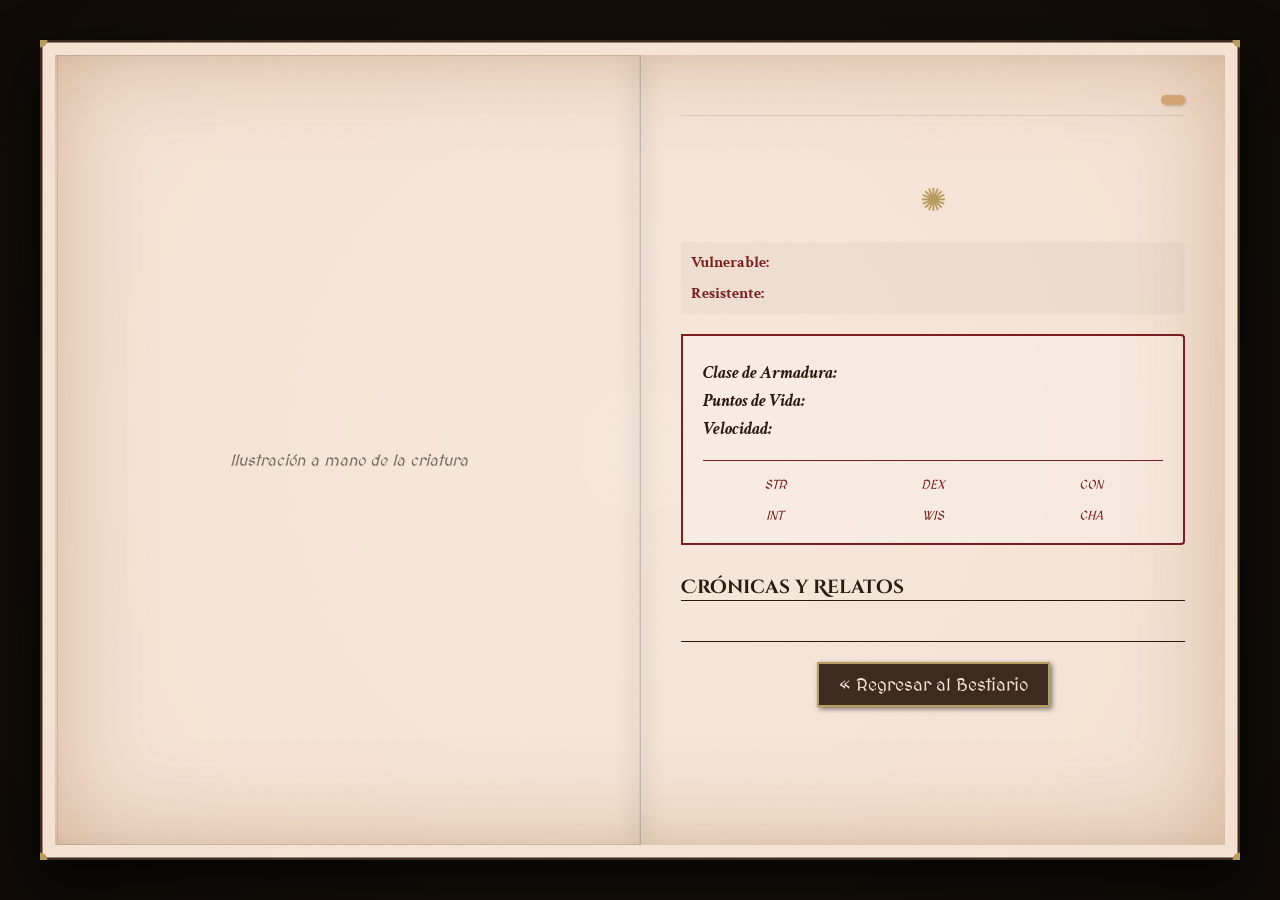
==== criatura.html @ f17aa335 "+Criaturas" ====
<!DOCTYPE html>
<html lang="es">

<head>
    <meta charset="UTF-8">
    <meta name="viewport" content="width=device-width, initial-scale=1.0">
    <meta name="description" content="Detalles y relatos antiguos sobre las criaturas del Bestiario Arcano.">
    <title>Crónicas del Bestiario</title>
    <link rel="icon" type="image/png" href="css/img/icon/Fogata.png">
    <link rel="preconnect" href="https://fonts.googleapis.com">
    <link rel="preconnect" href="https://fonts.gstatic.com" crossorigin>
    <link
        href="https://fonts.googleapis.com/css2?family=Cinzel+Decorative:wght@400;700&family=Crimson+Text:ital,wght@0,400;0,700;1,400&family=MedievalSharp&display=swap"
        rel="stylesheet">
    <link rel="stylesheet" href="css/styles.css">
</head>

<body class="entry">

    <div class="nav-links">
        <a href="index.html" class="back-link">← Volver al Bestiario</a>
    </div>

    <div class="book-open">
        <div class="page page-left">
            <!-- La ilustración se movió al content-wrapper para mejor soporte móvil -->
        </div>

        <div class="page page-right">
            <div class="content-wrapper">
                <div class="meta-header">
                    <div class="danger-level" id="danger-level"></div>
                    <div class="habitat-badge" id="habitat-badge"></div>
                </div>

                <h2 class="name" id="name"></h2>
                <div class="type-container">
                    <span class="categoria-badge" id="categoria"></span>
                    <span class="type" id="type"></span>
                </div>

                <div class="ornament">✺</div>

                <div class="illustration-container">
                    <img id="img" class="monster-img">
                    <div class="caption">Ilustración a mano de la criatura</div>
                    <!-- Novedad: Sello del Vacío -->
                    <div id="cursed-seal" class="seal-hidden"></div>
                </div>

                <div class="resistances-section" id="resistances-section">
                    <div class="resist-item debil"><b>Vulnerable:</b> <span id="vulnerable"></span></div>
                    <div class="resist-item resistente"><b>Resistente:</b> <span id="resistente"></span></div>
                </div>

                <div class="stat-box">
                    <p><b>Clase de Armadura:</b> <span id="ac"></span></p>
                    <p><b>Puntos de Vida:</b> <span id="hp"></span></p>
                    <p><b>Velocidad:</b> <span id="speed"></span></p>

                    <div class="stats-grid">
                        <div class="stat-item"><span class="label">STR</span> <b id="str"></b></div>
                        <div class="stat-item"><span class="label">DEX</span> <b id="dex"></b></div>
                        <div class="stat-item"><span class="label">CON</span> <b id="con"></b></div>
                        <div class="stat-item"><span class="label">INT</span> <b id="int"></b></div>
                        <div class="stat-item"><span class="label">WIS</span> <b id="wis"></b></div>
                        <div class="stat-item"><span class="label">CHA</span> <b id="cha"></b></div>
                    </div>
                </div>

                <!-- Nuevo Campo de Habilidad -->
                <div id="skill-section" class="skill-box" style="display:none;">
                    <h3 id="skill-title"></h3>
                    <p id="skill-text"></p>
                </div>

                <!-- Nueva Nota de Lore -->
                <div class="lore-box">
                    <h3>Crónicas y Relatos</h3>
                    <p id="lore"></p>
                </div>

                <!-- Nueva Nota de Supervivencia -->
                <div id="survival-box" class="survival-note" style="display:none;">
                    <h4>⚜ Guía de Combate ⚜</h4>
                    <p id="survival-text"></p>
                </div>

                <div class="footer-nav">
                    <button onclick="location.href='index.html'" class="filter-btn">« Regresar al Bestiario</button>
                </div>
            </div>
        </div>
    </div>

    <script src="js/app.js"></script>
</body>

</html>
---- css/styles.css ----
:root {
    --parchment-base: #f4e1d2;
    --parchment-dark: #d4a373;
    --ink: #2b1b0f;
    --accent: #7a1f1f;
    --gold: #b89b5e;
    --border-color: #3d2b1f;
}

* {
    box-sizing: border-box;
}

body {
    margin: 0;
    min-height: 100vh;
    background-color: #1a120b;
    /* Deep dark background like a library */
    background-image:
        radial-gradient(circle at center, rgba(0, 0, 0, 0) 0%, rgba(0, 0, 0, 0.4) 100%),
        url('https://www.transparenttextures.com/patterns/dark-leather.png');
    font-family: 'Crimson Text', serif;
    color: var(--ink);
    display: flex;
    justify-content: center;
    padding: 40px 20px;
    scroll-behavior: smooth;
}

/* COMMON PARCHMENT STYLE */
.book-cover,
.book-open {
    background-color: var(--parchment-base);
    background-image:
        radial-gradient(circle at 50% 50%, rgba(255, 255, 255, 0.2) 0%, rgba(0, 0, 0, 0) 100%),
        url('https://www.transparenttextures.com/patterns/paper-fibers.png');
    box-shadow:
        0 20px 50px rgba(0, 0, 0, 0.8),
        inset 0 0 100px rgba(138, 77, 15, 0.3);
    border: 15px solid #2b1b0f;
    border-image: url('data:image/svg+xml;utf8,<svg xmlns="http://www.w3.org/2000/svg" width="100" height="100"><rect width="100" height="100" fill="none" stroke-width="10" stroke="%233d2b1f" /><circle cx="0" cy="0" r="15" fill="%23b89b5e" /><circle cx="100" cy="0" r="15" fill="%23b89b5e" /><circle cx="0" cy="100" r="15" fill="%23b89b5e" /><circle cx="100" cy="100" r="15" fill="%23b89b5e" /></svg>') 30 stretch;
    position: relative;
}

/* INDEX PAGE */
.book-cover {
    max-width: 900px;
    width: 100%;
    padding: 60px;
    min-height: 80vh;
}

header {
    text-align: center;
    margin-bottom: 50px;
    border-bottom: 2px double var(--ink);
    padding-bottom: 20px;
}

#main-title {
    font-family: 'Cinzel Decorative', cursive;
    font-size: 4rem;
    margin: 0;
    color: var(--accent);
    text-shadow: 2px 2px 0 rgba(0, 0, 0, 0.1);
}

.subtitle,
.filter-btn,
.back-link,
.caption,
.danger-level,
.categoria-badge,
.type,
.stat-item .label,
.skill-box h3,
.survival-note h4 {
    font-family: 'MedievalSharp', cursive;
}

.subtitle {
    font-size: 1.2rem;
    letter-spacing: 3px;
    text-transform: uppercase;
    opacity: 0.8;
}

.filter-nav {
    display: flex;
    justify-content: center;
    gap: 15px;
    margin: 20px 0;
}

.filter-btn {
    background: var(--border-color);
    color: var(--parchment-base);
    border: 2px solid var(--gold);
    padding: 10px 20px;
    cursor: pointer;
    transition: all 0.3s;
    font-size: 1.1rem;
    box-shadow: 2px 2px 5px rgba(0, 0, 0, 0.5);
}

.filter-btn:hover {
    background: var(--accent);
    color: white;
}

.filter-btn.active {
    background: var(--accent);
    box-shadow: inset 0 0 10px rgba(0, 0, 0, 0.5);
    transform: translateY(2px);
    border-color: #ff0000;
}

/* BOSS MODE OVERRIDES */
body.boss-mode {
    background-color: #0c0000;
    --parchment-base: #2e0a0a;
    --parchment-dark: #1a0505;
    --ink: #cfcfcf;
    --accent: #ff0000;
    --gold: #7a1f1f;
    --border-color: #000000;
    transition: all 1s ease;
}

body.boss-mode .back-link {
    color: #cfcfcf;
}

body.boss-mode .filter-btn {
    color: #cfcfcf;
    /* Use a light grey for inactive buttons in boss mode */
}

body.boss-mode .book-cover,
body.boss-mode .book-open {
    background-image:
        radial-gradient(circle at 50% 50%, rgba(0, 0, 0, 0.4) 0%, rgba(0, 0, 0, 0) 100%),
        url('https://www.transparenttextures.com/patterns/dark-matter.png');
    box-shadow:
        0 30px 60px rgba(0, 0, 0, 1),
        inset 0 0 150px rgba(255, 0, 0, 0.2);
    border-color: #000;
}

body.boss-mode h3,
body.boss-mode .name {
    text-shadow: 0 0 15px rgba(255, 0, 0, 0.8);
}

.boss-card {
    border: 3px solid var(--accent) !important;
    animation: pulsar 2s infinite;
}

@keyframes pulsar {
    0% {
        box-shadow: 0 0 10px rgba(255, 0, 0, 0.5);
    }

    50% {
        box-shadow: 0 0 30px rgba(255, 0, 0, 1);
    }

    100% {
        box-shadow: 0 0 10px rgba(255, 0, 0, 0.5);
    }
}

.grid {
    display: grid;
    grid-template-columns: repeat(auto-fill, minmax(250px, 1fr));
    gap: 30px;
}

.card {
    padding: 20px;
    border: 1px solid rgba(0, 0, 0, 0.1);
    background: rgba(255, 255, 255, 0.05);
    cursor: pointer;
    transition: all 0.3s ease;
    text-align: center;
    position: relative;
    overflow: hidden;
}

.card::before {
    content: "❧";
    display: block;
    font-size: 2rem;
    margin-bottom: 10px;
    color: var(--gold);
}

.card:hover {
    background: rgba(122, 31, 31, 0.05);
    transform: translateY(-5px);
    border-color: var(--accent);
}

.card h3 {
    font-family: 'Cinzel Decorative', cursive;
    margin: 0;
    font-size: 1.5rem;
}

/* CREATURE PAGE */
.book-open {
    display: flex;
    max-width: 1200px;
    width: 100%;
    min-height: 80vh;
}

.page {
    flex: 1;
    padding: 40px;
    position: relative;
}

.page-left {
    border-right: 2px solid rgba(0, 0, 0, 0.1);
    box-shadow: inset -10px 0 20px rgba(0, 0, 0, 0.05);
}

.page-right {
    box-shadow: inset 10px 0 20px rgba(0, 0, 0, 0.05);
}

.nav-links {
    position: absolute;
    top: -50px;
    left: 0;
}

.back-link {
    color: var(--parchment-base);
    text-decoration: none;
    font-size: 1.2rem;
    transition: color 0.3s;
}

.back-link:hover {
    color: var(--gold);
}

.illustration-container {
    display: flex;
    flex-direction: column;
    align-items: center;
    justify-content: center;
    border: 1px solid rgba(0, 0, 0, 0.1);
    padding: 20px;
}

.monster-img {
    max-width: 100%;
    max-height: 400px;
    /* filter: sepia(0.8) contrast(1.1) brightness(0.9); */
    border-radius: 2px;
    box-shadow: 0 5px 15px rgba(0, 0, 0, 0.3);
    /* mix-blend-mode: multiply; */
    /* Makes white background of images blend with parchment */
}

body.boss-mode .monster-img {
    filter: none;
    mix-blend-mode: normal;
    box-shadow: 0 0 20px rgba(255, 0, 0, 0.4);
}

/* NOVEDAD: Sello del Vacío */
.seal-hidden {
    display: none;
}

.void-seal {
    width: 100px;
    height: 100px;
    position: absolute;
    bottom: -30px;
    right: -30px;
    background: url('data:image/svg+xml;utf8,<svg xmlns="http://www.w3.org/2000/svg" viewBox="0 0 100 100"><path d="M50 5 L95 95 L5 95 Z" fill="none" stroke="red" stroke-width="2" opacity="0.6"/><circle cx="50" cy="65" r="15" fill="none" stroke="red" stroke-width="1"/><path d="M20 40 L80 40 M50 20 L50 80" stroke="red" stroke-width="1" opacity="0.4"/></svg>');
    background-size: cover;
    opacity: 0.8;
    filter: drop-shadow(0 0 10px red);
    animation: rotateSeal 20s linear infinite;
    pointer-events: none;
    z-index: 10;
}

@keyframes rotateSeal {
    from {
        transform: rotate(0deg);
    }

    to {
        transform: rotate(360deg);
    }
}

.caption {
    margin-top: 20px;
    font-style: italic;
    opacity: 0.6;
}

.name {
    font-family: 'Cinzel Decorative', cursive;
    font-size: 3rem;
    color: var(--accent);
    margin: 0;
    text-align: center;
}

.meta-header {
    display: flex;
    justify-content: space-between;
    align-items: center;
    margin-bottom: 20px;
    border-bottom: 1px solid rgba(0, 0, 0, 0.1);
    padding-bottom: 10px;
}

.danger-level {
    color: var(--accent);
    font-size: 1rem;
    font-weight: bold;
    letter-spacing: 1px;
}

.habitat-badge {
    background: var(--parchment-dark);
    padding: 5px 12px;
    border-radius: 20px;
    font-size: 0.9rem;
    color: white;
    font-weight: bold;
    box-shadow: 1px 1px 3px rgba(0, 0, 0, 0.2);
}

.type-container {
    text-align: center;
    margin-bottom: 20px;
    display: flex;
    flex-direction: column;
    align-items: center;
    gap: 5px;
}

.categoria-badge {
    text-transform: uppercase;
    font-size: 0.8rem;
    letter-spacing: 2px;
    color: var(--accent);
    opacity: 0.7;
}

.type {
    text-align: center;
    font-size: 1.1rem;
    font-style: italic;
    margin-bottom: 20px;
}

.ornament {
    text-align: center;
    font-size: 2rem;
    color: var(--gold);
    margin: 20px 0;
}

.resistances-section {
    display: flex;
    flex-direction: column;
    gap: 10px;
    margin-bottom: 20px;
    padding: 10px;
    background: rgba(0, 0, 0, 0.03);
    border-radius: 4px;
}

.resist-item {
    font-size: 1rem;
}

.resist-item b {
    color: var(--accent);
    margin-right: 5px;
}

.stat-box {
    background: rgba(122, 31, 31, 0.05);
    border-left: 5px solid var(--accent);
    padding: 15px 20px;
    margin-bottom: 30px;
    font-style: italic;
    position: relative;
    border-radius: 0 4px 4px 0;
}

.skill-box h3 {
    margin: 0 0 10px 0;
    font-size: 1.2rem;
    color: var(--accent);
    text-transform: uppercase;
    letter-spacing: 1px;
}

.skill-box p {
    margin: 0;
    line-height: 1.5;
    font-size: 1.1rem;
}

.survival-note {
    margin-top: 40px;
    padding: 20px;
    border: 2px dashed var(--accent);
    background: rgba(122, 31, 31, 0.05);
    position: relative;
    border-radius: 8px;
}

.survival-note::before {
    content: "✖";
    /* Stylized 'nail' or mark */
    position: absolute;
    top: -12px;
    left: 50%;
    transform: translateX(-50%);
    font-size: 1.2rem;
    color: var(--accent);
    background: var(--parchment-base);
    padding: 0 10px;
}

.survival-note h4 {
    margin: 0 0 10px 0;
    color: var(--accent);
    text-align: center;
    text-transform: uppercase;
    letter-spacing: 2px;
}

.survival-note p {
    font-family: 'Crimson Text', serif;
    font-style: italic;
    font-size: 1.15rem;
    line-height: 1.5;
    color: var(--ink);
    /* This will now follow the theme correctly */
}

/* Specific fix for boss mode readability in survival note */
body.boss-mode .survival-note {
    background: rgba(0, 0, 0, 0.3);
    border-color: var(--accent);
}

body.boss-mode .survival-note p {
    color: #ffcccc;
    /* Soft red/white for better contrast on dark red */
}

.stat-box {
    border: 2px solid var(--accent);
    padding: 20px;
    margin-bottom: 30px;
    position: relative;
    background: rgba(255, 255, 255, 0.2);
}

.stat-box p {
    margin: 5px 0;
    font-size: 1.1rem;
}

.stats-grid {
    display: grid;
    grid-template-columns: repeat(3, 1fr);
    gap: 15px;
    margin-top: 20px;
    text-align: center;
    border-top: 1px solid var(--accent);
    padding-top: 15px;
}

.stat-item .label {
    display: block;
    font-size: 0.8rem;
    color: var(--accent);
}

.stat-item b {
    font-size: 1.4rem;
}

.lore-box h3 {
    font-family: 'Cinzel Decorative', cursive;
    border-bottom: 1px solid var(--ink);
    margin-bottom: 10px;
}

.lore-box p {
    line-height: 1.6;
    font-size: 1.2rem;
    text-align: justify;
}

.footer-nav {
    margin-top: 40px;
    text-align: center;
    border-top: 1px double var(--ink);
    padding-top: 20px;
}

/* RESPONSIVE */
@media (max-width: 900px) {
    .book-open {
        flex-direction: column;
    }

    .page-left {
        display: none;
    }

    .illustration-container {
        margin: 20px 0;
    }

    #main-title {
        font-size: 2.5rem;
    }

    .book-cover {
        padding: 30px 15px;
    }
}

@media (max-width: 500px) {
    body {
        padding: 10px;
    }

    #main-title {
        font-size: 2rem;
    }

    .book-cover,
    .book-open {
        border-width: 10px;
        padding: 20px 10px;
    }

    .grid {
        grid-template-columns: 1fr;
    }

    .name {
        font-size: 2.2rem;
    }

    .stats-grid {
        grid-template-columns: repeat(2, 1fr);
    }

    .stat-box {
        margin-bottom: 20px;
    }
}

/* ESCRITORIO: Posicionamiento de la ilustración en la página izquierda */
@media (min-width: 901px) {
    .illustration-container {
        position: absolute;
        left: -100%;
        top: 0;
        width: 100%;
        height: 100%;
        padding: 40px;
    }
}
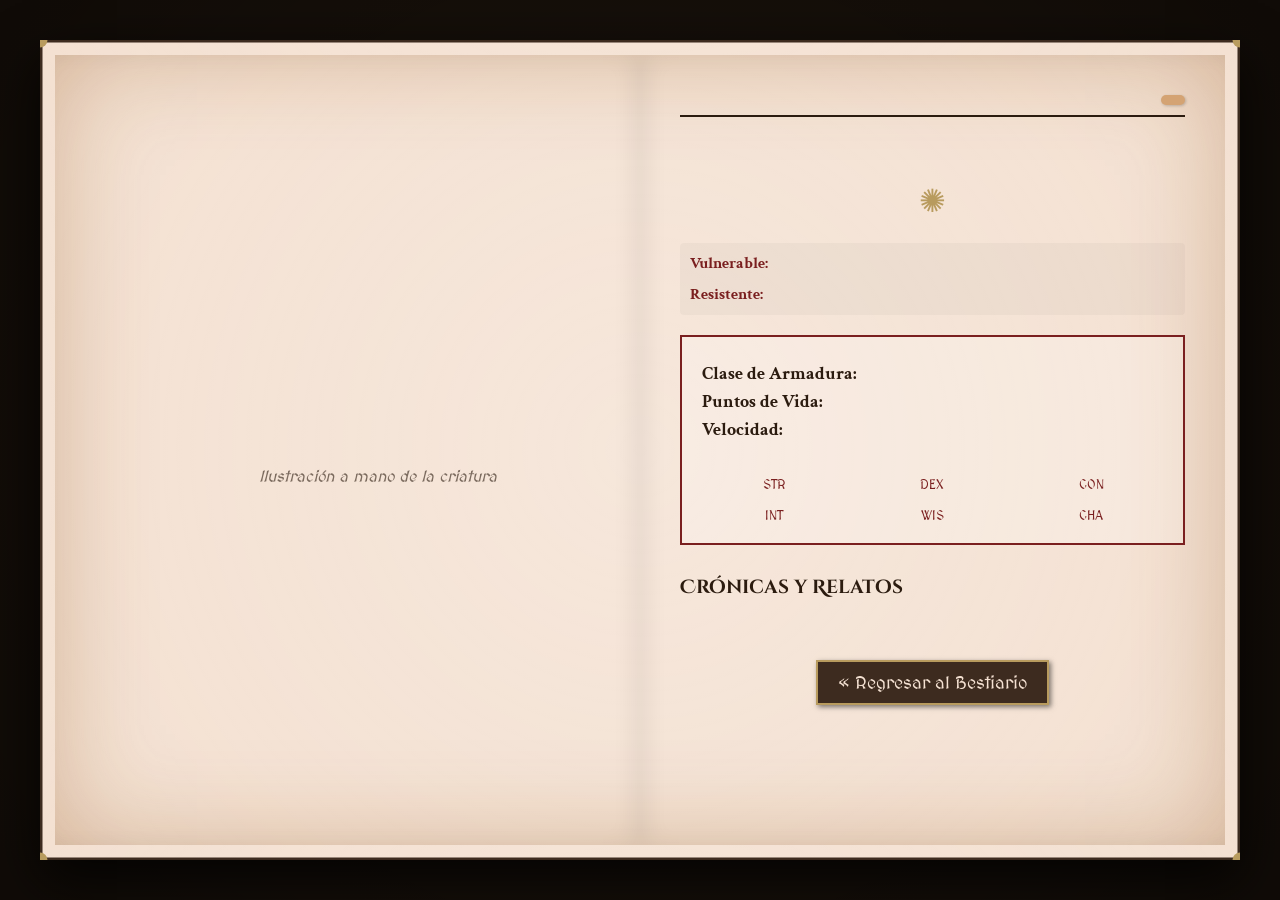
==== commit 5c8579bd: "Orden y espantapajaros nuevo" ====
--- a/criatura.html
+++ b/criatura.html
@@ -17,21 +17,21 @@
 
 <body class="entry">
 
-    <div class="nav-links">
+    <nav class="nav-links">
         <a href="index.html" class="back-link">← Volver al Bestiario</a>
-    </div>
+    </nav>
 
-    <div class="book-open">
+    <main class="book-open">
         <div class="page page-left">
             <!-- La ilustración se movió al content-wrapper para mejor soporte móvil -->
         </div>
 
         <div class="page page-right">
-            <div class="content-wrapper">
-                <div class="meta-header">
+            <article class="content-wrapper">
+                <header class="meta-header">
                     <div class="danger-level" id="danger-level"></div>
                     <div class="habitat-badge" id="habitat-badge"></div>
-                </div>
+                </header>
 
                 <h2 class="name" id="name"></h2>
                 <div class="type-container">
@@ -41,19 +41,19 @@
 
                 <div class="ornament">✺</div>
 
-                <div class="illustration-container">
+                <figure class="illustration-container">
                     <img id="img" class="monster-img">
-                    <div class="caption">Ilustración a mano de la criatura</div>
+                    <figcaption class="caption">Ilustración a mano de la criatura</figcaption>
                     <!-- Novedad: Sello del Vacío -->
                     <div id="cursed-seal" class="seal-hidden"></div>
-                </div>
+                </figure>
 
-                <div class="resistances-section" id="resistances-section">
+                <section class="resistances-section" id="resistances-section">
                     <div class="resist-item debil"><b>Vulnerable:</b> <span id="vulnerable"></span></div>
                     <div class="resist-item resistente"><b>Resistente:</b> <span id="resistente"></span></div>
-                </div>
+                </section>
 
-                <div class="stat-box">
+                <section class="stat-box">
                     <p><b>Clase de Armadura:</b> <span id="ac"></span></p>
                     <p><b>Puntos de Vida:</b> <span id="hp"></span></p>
                     <p><b>Velocidad:</b> <span id="speed"></span></p>
@@ -66,32 +66,32 @@
                         <div class="stat-item"><span class="label">WIS</span> <b id="wis"></b></div>
                         <div class="stat-item"><span class="label">CHA</span> <b id="cha"></b></div>
                     </div>
-                </div>
+                </section>
 
                 <!-- Nuevo Campo de Habilidad -->
-                <div id="skill-section" class="skill-box" style="display:none;">
+                <section id="skill-section" class="skill-box" style="display:none;">
                     <h3 id="skill-title"></h3>
                     <p id="skill-text"></p>
-                </div>
+                </section>
 
                 <!-- Nueva Nota de Lore -->
-                <div class="lore-box">
+                <section class="lore-box">
                     <h3>Crónicas y Relatos</h3>
                     <p id="lore"></p>
-                </div>
+                </section>
 
                 <!-- Nueva Nota de Supervivencia -->
-                <div id="survival-box" class="survival-note" style="display:none;">
+                <section id="survival-box" class="survival-note" style="display:none;">
                     <h4>⚜ Guía de Combate ⚜</h4>
                     <p id="survival-text"></p>
-                </div>
+                </section>
 
-                <div class="footer-nav">
+                <footer class="footer-nav">
                     <button onclick="location.href='index.html'" class="filter-btn">« Regresar al Bestiario</button>
-                </div>
-            </div>
+                </footer>
+            </article>
         </div>
-    </div>
+    </main>
 
     <script src="js/app.js"></script>
 </body>
--- a/css/styles.css
+++ b/css/styles.css
@@ -1,3 +1,6 @@
+/* ============================================================
+   1. VARIABLES & CONFIGURACIÓN BASE
+   ============================================================ */
 :root {
     --parchment-base: #f4e1d2;
     --parchment-dark: #d4a373;
@@ -15,7 +18,6 @@
     margin: 0;
     min-height: 100vh;
     background-color: #1a120b;
-    /* Deep dark background like a library */
     background-image:
         radial-gradient(circle at center, rgba(0, 0, 0, 0) 0%, rgba(0, 0, 0, 0.4) 100%),
         url('https://www.transparenttextures.com/patterns/dark-leather.png');
@@ -27,7 +29,24 @@
     scroll-behavior: smooth;
 }
 
-/* COMMON PARCHMENT STYLE */
+/* Tipografía Medieval General */
+.subtitle,
+.filter-btn,
+.back-link,
+.caption,
+.danger-level,
+.categoria-badge,
+.type,
+.stat-item .label,
+.skill-box h3,
+.survival-note h4 {
+    font-family: 'MedievalSharp', cursive;
+}
+
+
+/* ============================================================
+   2. ARQUITECTURA DEL LIBRO (PERGAMINO Y BORDES)
+   ============================================================ */
 .book-cover,
 .book-open {
     background-color: var(--parchment-base);
@@ -42,7 +61,6 @@
     position: relative;
 }
 
-/* INDEX PAGE */
 .book-cover {
     max-width: 900px;
     width: 100%;
@@ -50,6 +68,17 @@
     min-height: 80vh;
 }
 
+.book-open {
+    display: flex;
+    max-width: 1200px;
+    width: 100%;
+    min-height: 80vh;
+}
+
+
+/* ============================================================
+   3. PÁGINA DE INICIO (HEADER Y FILTROS)
+   ============================================================ */
 header {
     text-align: center;
     margin-bottom: 50px;
@@ -63,19 +92,6 @@
     margin: 0;
     color: var(--accent);
     text-shadow: 2px 2px 0 rgba(0, 0, 0, 0.1);
-}
-
-.subtitle,
-.filter-btn,
-.back-link,
-.caption,
-.danger-level,
-.categoria-badge,
-.type,
-.stat-item .label,
-.skill-box h3,
-.survival-note h4 {
-    font-family: 'MedievalSharp', cursive;
 }
 
 .subtitle {
@@ -115,62 +131,55 @@
     border-color: #ff0000;
 }
 
-/* BOSS MODE OVERRIDES */
-body.boss-mode {
-    background-color: #0c0000;
-    --parchment-base: #2e0a0a;
-    --parchment-dark: #1a0505;
-    --ink: #cfcfcf;
-    --accent: #ff0000;
-    --gold: #7a1f1f;
-    --border-color: #000000;
-    transition: all 1s ease;
-}
-
-body.boss-mode .back-link {
-    color: #cfcfcf;
-}
-
-body.boss-mode .filter-btn {
-    color: #cfcfcf;
-    /* Use a light grey for inactive buttons in boss mode */
-}
-
-body.boss-mode .book-cover,
-body.boss-mode .book-open {
-    background-image:
-        radial-gradient(circle at 50% 50%, rgba(0, 0, 0, 0.4) 0%, rgba(0, 0, 0, 0) 100%),
-        url('https://www.transparenttextures.com/patterns/dark-matter.png');
-    box-shadow:
-        0 30px 60px rgba(0, 0, 0, 1),
-        inset 0 0 150px rgba(255, 0, 0, 0.2);
-    border-color: #000;
-}
-
-body.boss-mode h3,
-body.boss-mode .name {
-    text-shadow: 0 0 15px rgba(255, 0, 0, 0.8);
-}
-
-.boss-card {
-    border: 3px solid var(--accent) !important;
-    animation: pulsar 2s infinite;
-}
-
-@keyframes pulsar {
-    0% {
-        box-shadow: 0 0 10px rgba(255, 0, 0, 0.5);
-    }
-
-    50% {
-        box-shadow: 0 0 30px rgba(255, 0, 0, 1);
-    }
-
-    100% {
-        box-shadow: 0 0 10px rgba(255, 0, 0, 0.5);
-    }
-}
-
+
+/* ============================================================
+   4. CONTROLES DE DISEÑO (LISTÓN / COLUMNAS)
+   ============================================================ */
+.layout-nav {
+    position: absolute;
+    top: -15px;
+    right: 15px;
+    margin: 0;
+    z-index: 20;
+}
+
+#btn-col-toggle {
+    background: var(--accent);
+    color: var(--parchment-base);
+    border: none;
+    padding: 15px 12px 35px 12px;
+    cursor: pointer;
+    font-family: 'MedievalSharp', cursive;
+    font-size: 0.8rem;
+    text-transform: uppercase;
+    letter-spacing: 1px;
+    box-shadow: 3px 5px 15px rgba(0, 0, 0, 0.5);
+    position: relative;
+    transition: all 0.3s ease;
+    clip-path: polygon(0 0, 100% 0, 100% 100%, 50% 85%, 0 100%);
+    display: flex;
+    flex-direction: column;
+    align-items: center;
+    min-width: 90px;
+}
+
+#btn-col-toggle:hover {
+    transform: translateY(8px);
+    filter: brightness(1.2);
+}
+
+#btn-col-toggle::before {
+    content: "◈";
+    display: block;
+    font-size: 1.2rem;
+    margin-bottom: 5px;
+    color: var(--gold);
+}
+
+
+/* ============================================================
+   5. SISTEMA DE CUADRICULA Y TARJETAS (GRID)
+   ============================================================ */
 .grid {
     display: grid;
     grid-template-columns: repeat(auto-fill, minmax(250px, 1fr));
@@ -208,14 +217,10 @@
     font-size: 1.5rem;
 }
 
-/* CREATURE PAGE */
-.book-open {
-    display: flex;
-    max-width: 1200px;
-    width: 100%;
-    min-height: 80vh;
-}
-
+
+/* ============================================================
+   6. FICHA DETALLADA DE LA CRIATURA
+   ============================================================ */
 .page {
     flex: 1;
     padding: 40px;
@@ -223,8 +228,7 @@
 }
 
 .page-left {
-    border-right: 2px solid rgba(0, 0, 0, 0.1);
-    box-shadow: inset -10px 0 20px rgba(0, 0, 0, 0.05);
+    box-shadow: inset -10px 0 20px rgba(0, 0, 0, 0.05); /* Eliminado el borde sólido vertical */
 }
 
 .page-right {
@@ -248,36 +252,189 @@
     color: var(--gold);
 }
 
+/* Ilustración */
 .illustration-container {
     display: flex;
     flex-direction: column;
     align-items: center;
     justify-content: center;
-    border: 1px solid rgba(0, 0, 0, 0.1);
-    padding: 20px;
+    padding: 20px; /* Borde sólido eliminado para que la ilustración se integre mejor */
 }
 
 .monster-img {
     max-width: 100%;
     max-height: 400px;
-    /* filter: sepia(0.8) contrast(1.1) brightness(0.9); */
     border-radius: 2px;
     box-shadow: 0 5px 15px rgba(0, 0, 0, 0.3);
-    /* mix-blend-mode: multiply; */
-    /* Makes white background of images blend with parchment */
-}
-
-body.boss-mode .monster-img {
-    filter: none;
-    mix-blend-mode: normal;
-    box-shadow: 0 0 20px rgba(255, 0, 0, 0.4);
-}
-
-/* NOVEDAD: Sello del Vacío */
-.seal-hidden {
-    display: none;
-}
-
+}
+
+.caption {
+    margin-top: 20px;
+    font-style: italic;
+    opacity: 0.6;
+}
+
+/* Cabecera de Datos */
+.name {
+    font-family: 'Cinzel Decorative', cursive;
+    font-size: 3rem;
+    color: var(--accent);
+    margin: 0;
+    text-align: center;
+}
+
+.meta-header {
+    display: flex;
+    justify-content: space-between;
+    align-items: center;
+    margin-bottom: 20px;
+    padding-bottom: 10px;
+}
+
+.danger-level {
+    color: var(--accent);
+    font-size: 1rem;
+    font-weight: bold;
+    letter-spacing: 1px;
+}
+
+.habitat-badge {
+    background: var(--parchment-dark);
+    padding: 5px 12px;
+    border-radius: 20px;
+    font-size: 0.9rem;
+    color: white;
+    font-weight: bold;
+    box-shadow: 1px 1px 3px rgba(0, 0, 0, 0.2);
+}
+
+.type-container {
+    text-align: center;
+    margin-bottom: 20px;
+    display: flex;
+    flex-direction: column;
+    align-items: center;
+    gap: 5px;
+}
+
+.categoria-badge {
+    text-transform: uppercase;
+    font-size: 0.8rem;
+    letter-spacing: 2px;
+    color: var(--accent);
+    opacity: 0.7;
+}
+
+.type {
+    text-align: center;
+    font-size: 1.1rem;
+    font-style: italic;
+    margin-bottom: 20px;
+}
+
+/* Estadísticas y Bloques de Texto */
+.stats-grid {
+    display: grid;
+    grid-template-columns: repeat(3, 1fr);
+    gap: 15px;
+    margin-top: 20px;
+    text-align: center;
+    padding-top: 15px;
+}
+
+.stat-item .label {
+    display: block;
+    font-size: 0.8rem;
+    color: var(--accent);
+}
+
+.stat-item b {
+    font-size: 1.4rem;
+}
+
+.stat-box {
+    border: 2px solid var(--accent);
+    padding: 20px;
+    margin-bottom: 30px;
+    position: relative;
+    background: rgba(255, 255, 255, 0.2);
+}
+
+.stat-box p {
+    margin: 5px 0;
+    font-size: 1.1rem;
+}
+
+.resistances-section {
+    display: flex;
+    flex-direction: column;
+    gap: 10px;
+    margin-bottom: 20px;
+    padding: 10px;
+    background: rgba(0, 0, 0, 0.03);
+    border-radius: 4px;
+}
+
+.resist-item b {
+    color: var(--accent);
+    margin-right: 5px;
+}
+
+.skill-box h3 {
+    margin: 0 0 10px 0;
+    font-size: 1.2rem;
+    color: var(--accent);
+    text-transform: uppercase;
+    letter-spacing: 1px;
+}
+
+.lore-box h3 {
+    font-family: 'Cinzel Decorative', cursive;
+    margin-bottom: 10px;
+}
+
+.lore-box p {
+    line-height: 1.6;
+    font-size: 1.2rem;
+    text-align: justify;
+}
+
+.survival-note {
+    margin-top: 40px;
+    padding: 20px;
+    border: 2px dashed var(--accent);
+    background: rgba(122, 31, 31, 0.05);
+    position: relative;
+    border-radius: 8px;
+}
+
+.survival-note::before {
+    content: "✖";
+    position: absolute;
+    top: -12px;
+    left: 50%;
+    transform: translateX(-50%);
+    font-size: 1.2rem;
+    color: var(--accent);
+    background: var(--parchment-base);
+    padding: 0 10px;
+}
+
+.survival-note h4 {
+    margin: 0 0 10px 0;
+    color: var(--accent);
+    text-align: center;
+    text-transform: uppercase;
+    letter-spacing: 2px;
+}
+
+.survival-note p {
+    font-style: italic;
+    font-size: 1.15rem;
+    line-height: 1.5;
+}
+
+/* Efectos visuales mágicos */
 .void-seal {
     width: 100px;
     height: 100px;
@@ -293,6 +450,10 @@
     z-index: 10;
 }
 
+.seal-hidden {
+    display: none;
+}
+
 @keyframes rotateSeal {
     from {
         transform: rotate(0deg);
@@ -303,70 +464,6 @@
     }
 }
 
-.caption {
-    margin-top: 20px;
-    font-style: italic;
-    opacity: 0.6;
-}
-
-.name {
-    font-family: 'Cinzel Decorative', cursive;
-    font-size: 3rem;
-    color: var(--accent);
-    margin: 0;
-    text-align: center;
-}
-
-.meta-header {
-    display: flex;
-    justify-content: space-between;
-    align-items: center;
-    margin-bottom: 20px;
-    border-bottom: 1px solid rgba(0, 0, 0, 0.1);
-    padding-bottom: 10px;
-}
-
-.danger-level {
-    color: var(--accent);
-    font-size: 1rem;
-    font-weight: bold;
-    letter-spacing: 1px;
-}
-
-.habitat-badge {
-    background: var(--parchment-dark);
-    padding: 5px 12px;
-    border-radius: 20px;
-    font-size: 0.9rem;
-    color: white;
-    font-weight: bold;
-    box-shadow: 1px 1px 3px rgba(0, 0, 0, 0.2);
-}
-
-.type-container {
-    text-align: center;
-    margin-bottom: 20px;
-    display: flex;
-    flex-direction: column;
-    align-items: center;
-    gap: 5px;
-}
-
-.categoria-badge {
-    text-transform: uppercase;
-    font-size: 0.8rem;
-    letter-spacing: 2px;
-    color: var(--accent);
-    opacity: 0.7;
-}
-
-.type {
-    text-align: center;
-    font-size: 1.1rem;
-    font-style: italic;
-    margin-bottom: 20px;
-}
-
 .ornament {
     text-align: center;
     font-size: 2rem;
@@ -374,89 +471,54 @@
     margin: 20px 0;
 }
 
-.resistances-section {
-    display: flex;
-    flex-direction: column;
-    gap: 10px;
-    margin-bottom: 20px;
-    padding: 10px;
-    background: rgba(0, 0, 0, 0.03);
-    border-radius: 4px;
-}
-
-.resist-item {
-    font-size: 1rem;
-}
-
-.resist-item b {
-    color: var(--accent);
-    margin-right: 5px;
-}
-
-.stat-box {
-    background: rgba(122, 31, 31, 0.05);
-    border-left: 5px solid var(--accent);
-    padding: 15px 20px;
-    margin-bottom: 30px;
-    font-style: italic;
-    position: relative;
-    border-radius: 0 4px 4px 0;
-}
-
-.skill-box h3 {
-    margin: 0 0 10px 0;
-    font-size: 1.2rem;
-    color: var(--accent);
-    text-transform: uppercase;
-    letter-spacing: 1px;
-}
-
-.skill-box p {
-    margin: 0;
-    line-height: 1.5;
-    font-size: 1.1rem;
-}
-
-.survival-note {
+.footer-nav {
     margin-top: 40px;
-    padding: 20px;
-    border: 2px dashed var(--accent);
-    background: rgba(122, 31, 31, 0.05);
-    position: relative;
-    border-radius: 8px;
-}
-
-.survival-note::before {
-    content: "✖";
-    /* Stylized 'nail' or mark */
-    position: absolute;
-    top: -12px;
-    left: 50%;
-    transform: translateX(-50%);
-    font-size: 1.2rem;
-    color: var(--accent);
-    background: var(--parchment-base);
-    padding: 0 10px;
-}
-
-.survival-note h4 {
-    margin: 0 0 10px 0;
-    color: var(--accent);
-    text-align: center;
-    text-transform: uppercase;
-    letter-spacing: 2px;
-}
-
-.survival-note p {
-    font-family: 'Crimson Text', serif;
-    font-style: italic;
-    font-size: 1.15rem;
-    line-height: 1.5;
-    color: var(--ink);
-    /* This will now follow the theme correctly */
-}
-
-/* Specific fix for boss mode readability in survival note */
+    text-align: center;
+    padding-top: 20px;
+}
+
+
+/* ============================================================
+   7. MODO JEFE (ESTILOS OSCUROS / BOSS MODE)
+   ============================================================ */
+body.boss-mode {
+    background-color: #0c0000;
+    --parchment-base: #2e0a0a;
+    --parchment-dark: #1a0505;
+    --ink: #cfcfcf;
+    --accent: #ff0000;
+    --gold: #7a1f1f;
+    --border-color: #000000;
+    transition: all 1s ease;
+}
+
+body.boss-mode .back-link,
+body.boss-mode .filter-btn {
+    color: #cfcfcf;
+}
+
+body.boss-mode .book-cover,
+body.boss-mode .book-open {
+    background-image:
+        radial-gradient(circle at 50% 50%, rgba(0, 0, 0, 0.4) 0%, rgba(0, 0, 0, 0) 100%),
+        url('https://www.transparenttextures.com/patterns/dark-matter.png');
+    box-shadow:
+        0 30px 60px rgba(0, 0, 0, 1),
+        inset 0 0 150px rgba(255, 0, 0, 0.2);
+    border-color: #000;
+}
+
+body.boss-mode h3,
+body.boss-mode .name {
+    text-shadow: 0 0 15px rgba(255, 0, 0, 0.8);
+}
+
+body.boss-mode .monster-img {
+    filter: none;
+    mix-blend-mode: normal;
+    box-shadow: 0 0 20px rgba(255, 0, 0, 0.4);
+}
+
 body.boss-mode .survival-note {
     background: rgba(0, 0, 0, 0.3);
     border-color: var(--accent);
@@ -464,124 +526,115 @@
 
 body.boss-mode .survival-note p {
     color: #ffcccc;
-    /* Soft red/white for better contrast on dark red */
-}
-
-.stat-box {
-    border: 2px solid var(--accent);
-    padding: 20px;
-    margin-bottom: 30px;
-    position: relative;
-    background: rgba(255, 255, 255, 0.2);
-}
-
-.stat-box p {
-    margin: 5px 0;
-    font-size: 1.1rem;
-}
-
-.stats-grid {
-    display: grid;
-    grid-template-columns: repeat(3, 1fr);
-    gap: 15px;
-    margin-top: 20px;
-    text-align: center;
-    border-top: 1px solid var(--accent);
-    padding-top: 15px;
-}
-
-.stat-item .label {
-    display: block;
-    font-size: 0.8rem;
-    color: var(--accent);
-}
-
-.stat-item b {
-    font-size: 1.4rem;
-}
-
-.lore-box h3 {
-    font-family: 'Cinzel Decorative', cursive;
-    border-bottom: 1px solid var(--ink);
-    margin-bottom: 10px;
-}
-
-.lore-box p {
-    line-height: 1.6;
-    font-size: 1.2rem;
-    text-align: justify;
-}
-
-.footer-nav {
-    margin-top: 40px;
-    text-align: center;
-    border-top: 1px double var(--ink);
-    padding-top: 20px;
-}
-
-/* RESPONSIVE */
-@media (max-width: 900px) {
-    .book-open {
-        flex-direction: column;
-    }
-
-    .page-left {
-        display: none;
-    }
-
-    .illustration-container {
-        margin: 20px 0;
-    }
-
-    #main-title {
-        font-size: 2.5rem;
-    }
-
-    .book-cover {
-        padding: 30px 15px;
-    }
-}
-
-@media (max-width: 500px) {
-    body {
-        padding: 10px;
-    }
-
-    #main-title {
-        font-size: 2rem;
-    }
-
-    .book-cover,
-    .book-open {
-        border-width: 10px;
-        padding: 20px 10px;
-    }
-
+}
+
+.boss-card {
+    border: 3px solid var(--accent) !important;
+    animation: pulsar 2s infinite;
+}
+
+@keyframes pulsar {
+    0% {
+        box-shadow: 0 0 10px rgba(255, 0, 0, 0.5);
+    }
+
+    50% {
+        box-shadow: 0 0 30px rgba(255, 0, 0, 1);
+    }
+
+    100% {
+        box-shadow: 0 0 10px rgba(255, 0, 0, 0.5);
+    }
+}
+
+
+/* ============================================================
+   8. RESPONSIVIDAD Y ADAPTACIÓN
+   ============================================================ */
+
+/* Escritorio: Diseño de 2 o 3 columnas */
+@media (min-width: 901px) {
     .grid {
-        grid-template-columns: 1fr;
-    }
-
-    .name {
-        font-size: 2.2rem;
-    }
-
-    .stats-grid {
         grid-template-columns: repeat(2, 1fr);
     }
 
-    .stat-box {
-        margin-bottom: 20px;
-    }
-}
-
-/* ESCRITORIO: Posicionamiento de la ilustración en la página izquierda */
-@media (min-width: 901px) {
+    .grid.three-cols {
+        grid-template-columns: repeat(3, 1fr);
+    }
+
     .illustration-container {
         position: absolute;
         left: -100%;
         top: 0;
         width: 100%;
         height: 100%;
-        padding: 40px;
+        padding: 40px 40px 40px 20px; /* Reducción leve del margen izquierdo para desplazar la imagen */
+    }
+
+    .monster-img {
+        max-height: 600px;
+        max-height: 75vh;
+        width: auto;
+        object-fit: contain;
+    }
+}
+
+/* Tablet / Móvil Grande */
+@media (max-width: 900px) {
+    .book-open {
+        flex-direction: column;
+    }
+
+    .page-left {
+        display: none;
+    }
+
+    .illustration-container {
+        margin: 20px 0;
+    }
+
+    #main-title {
+        font-size: 2.5rem;
+    }
+
+    .book-cover {
+        padding: 30px 15px;
+    }
+
+    .layout-nav {
+        display: none;
+    }
+}
+
+/* Móvil Pequeño */
+@media (max-width: 500px) {
+    body {
+        padding: 10px;
+    }
+
+    #main-title {
+        font-size: 2rem;
+    }
+
+    .book-cover,
+    .book-open {
+        border-width: 10px;
+        padding: 20px 10px;
+    }
+
+    .grid {
+        grid-template-columns: 1fr;
+    }
+
+    .name {
+        font-size: 2.2rem;
+    }
+
+    .stats-grid {
+        grid-template-columns: repeat(2, 1fr);
+    }
+
+    .stat-box {
+        margin-bottom: 20px;
     }
 }
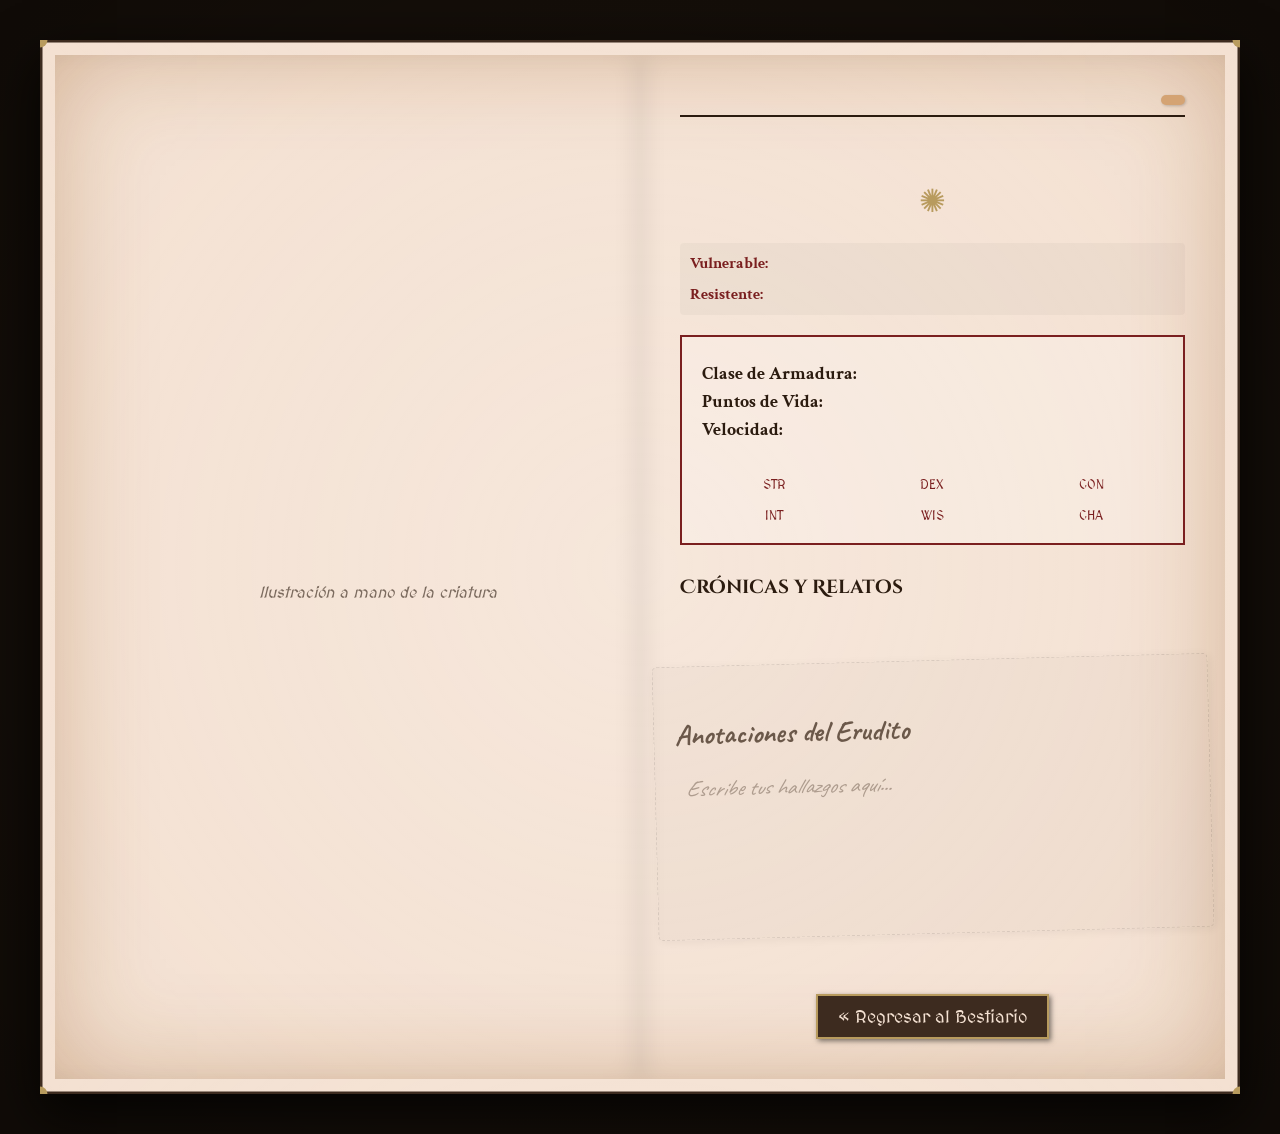
==== commit 1801198d: "Anotaciones" ====
--- a/criatura.html
+++ b/criatura.html
@@ -10,7 +10,7 @@
     <link rel="preconnect" href="https://fonts.googleapis.com">
     <link rel="preconnect" href="https://fonts.gstatic.com" crossorigin>
     <link
-        href="https://fonts.googleapis.com/css2?family=Cinzel+Decorative:wght@400;700&family=Crimson+Text:ital,wght@0,400;0,700;1,400&family=MedievalSharp&display=swap"
+        href="https://fonts.googleapis.com/css2?family=Cinzel+Decorative:wght@400;700&family=Crimson+Text:ital,wght@0,400;0,700;1,400&family=MedievalSharp&family=Caveat:wght@400;700&display=swap"
         rel="stylesheet">
     <link rel="stylesheet" href="css/styles.css">
 </head>
@@ -86,6 +86,12 @@
                     <p id="survival-text"></p>
                 </section>
 
+                <!-- NUEVA SECCIÓN: Anotaciones del Erudito -->
+                <section id="annotations-box" class="annotations-box">
+                    <h3>Anotaciones del Erudito</h3>
+                    <textarea id="notes-area" placeholder="Escribe tus hallazgos aquí..."></textarea>
+                </section>
+
                 <footer class="footer-nav">
                     <button onclick="location.href='index.html'" class="filter-btn">« Regresar al Bestiario</button>
                 </footer>
--- a/css/styles.css
+++ b/css/styles.css
@@ -637,4 +637,54 @@
     .stat-box {
         margin-bottom: 20px;
     }
+}
+
+/* ============================================================
+   9. ANOTACIONES DEL ERUDITO (SISTEMA DE NOTAS)
+   ============================================================ */
+.annotations-box {
+    margin-top: 50px;
+    padding: 20px;
+    background: rgba(0, 0, 0, 0.02);
+    border-radius: 5px;
+    position: relative;
+    border: 1px dashed rgba(0, 0, 0, 0.1);
+}
+
+.annotations-box h3 {
+    font-family: 'Caveat', cursive;
+    font-size: 1.8rem;
+    color: #4a3728;
+    margin-bottom: 10px;
+    opacity: 0.8;
+}
+
+#notes-area {
+    width: 100%;
+    min-height: 150px;
+    background: transparent;
+    border: none;
+    font-family: 'Caveat', cursive;
+    font-size: 1.4rem;
+    line-height: 1.4;
+    color: #1a2a6c; /* Color de tinta azul oscuro */
+    resize: none;
+    outline: none;
+    padding: 10px;
+}
+
+#notes-area::placeholder {
+    color: rgba(74, 55, 40, 0.4);
+    font-style: italic;
+}
+
+/* Efecto de rotación sutil solo para escritorio para simular escritura manual */
+@media (min-width: 901px) {
+    .annotations-box {
+        transform: rotate(-1.5deg);
+        width: 110%;
+        margin-left: -5%;
+        margin-top: 60px;
+        box-shadow: 2px 2px 10px rgba(0, 0, 0, 0.05);
+    }
 }
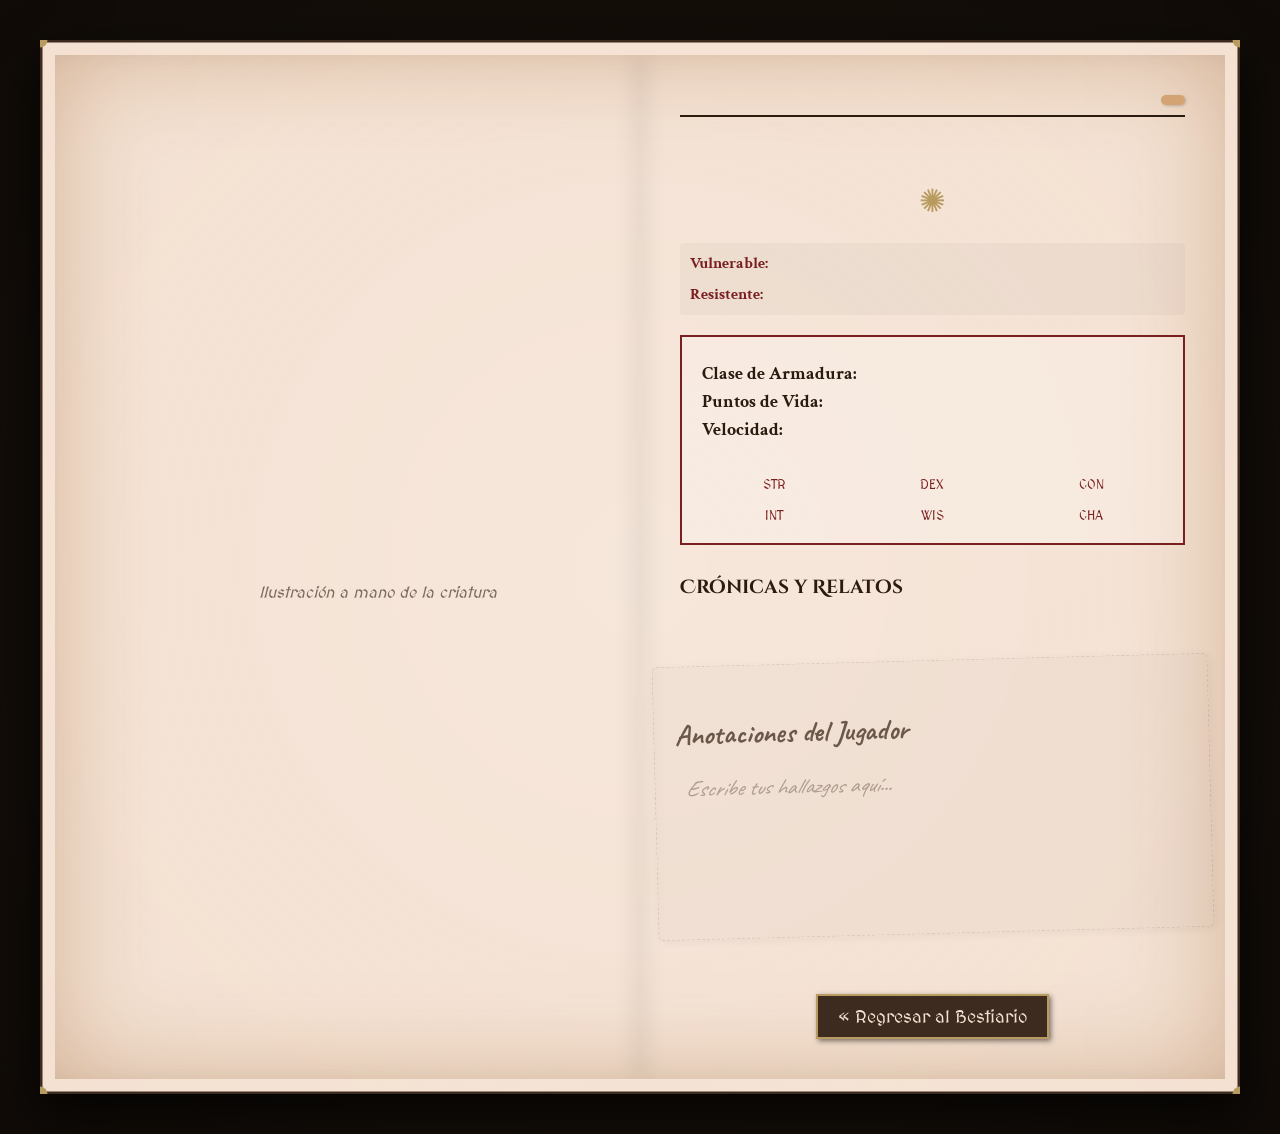
==== commit 4cdadf0a: "Cambio minimo" ====
--- a/criatura.html
+++ b/criatura.html
@@ -86,9 +86,9 @@
                     <p id="survival-text"></p>
                 </section>
 
-                <!-- NUEVA SECCIÓN: Anotaciones del Erudito -->
+                <!-- Nueva Anotaciones del Jugador -->
                 <section id="annotations-box" class="annotations-box">
-                    <h3>Anotaciones del Erudito</h3>
+                    <h3>Anotaciones del Jugador</h3>
                     <textarea id="notes-area" placeholder="Escribe tus hallazgos aquí..."></textarea>
                 </section>
 
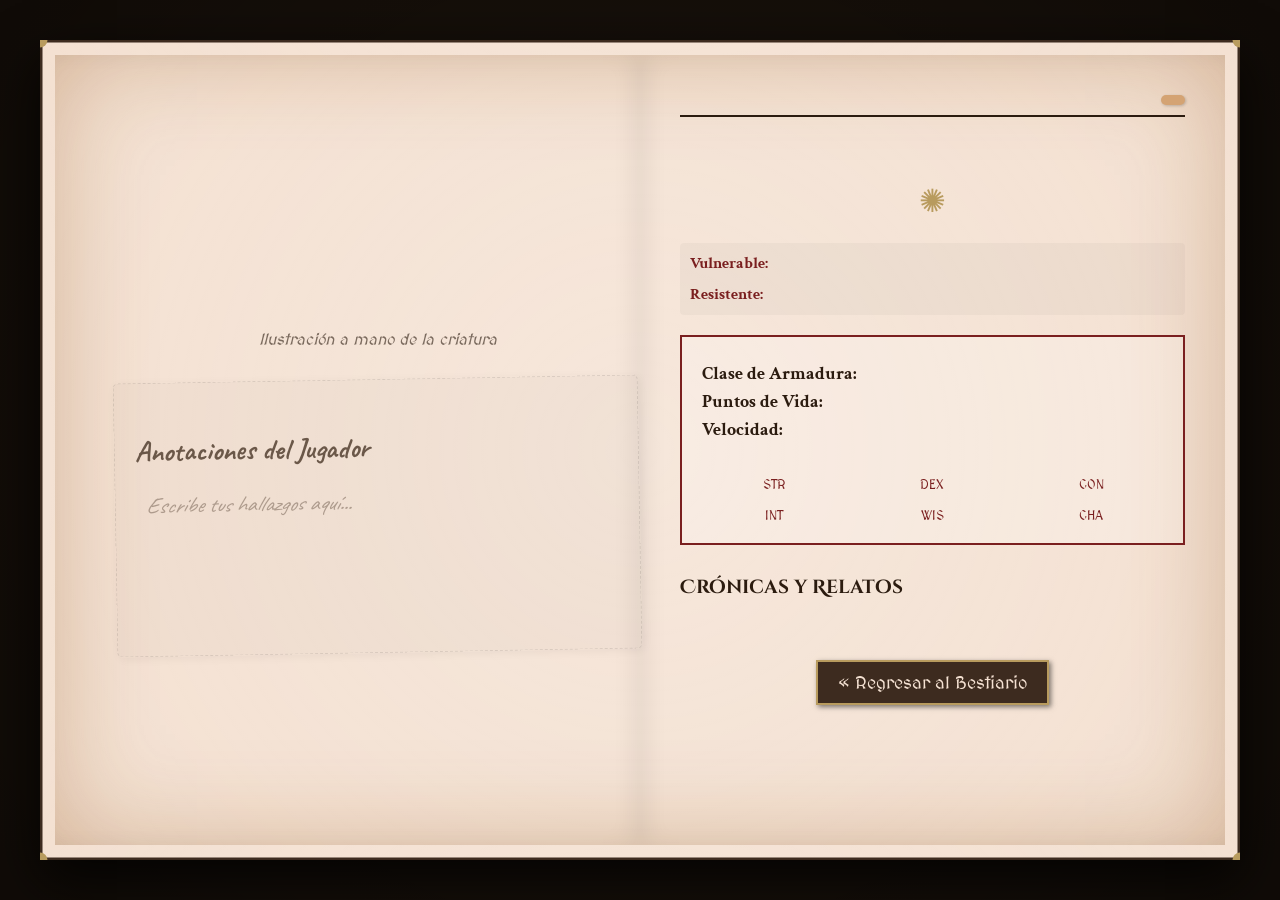
==== commit 06c53d4a: "Muevo anotaciones" ====
--- a/criatura.html
+++ b/criatura.html
@@ -46,6 +46,12 @@
                     <figcaption class="caption">Ilustración a mano de la criatura</figcaption>
                     <!-- Novedad: Sello del Vacío -->
                     <div id="cursed-seal" class="seal-hidden"></div>
+
+                    <!-- Anotaciones del Jugador -->
+                    <section id="annotations-box" class="annotations-box">
+                        <h3>Anotaciones del Jugador</h3>
+                        <textarea id="notes-area" placeholder="Escribe tus hallazgos aquí..."></textarea>
+                    </section>
                 </figure>
 
                 <section class="resistances-section" id="resistances-section">
@@ -86,12 +92,6 @@
                     <p id="survival-text"></p>
                 </section>
 
-                <!-- Nueva Anotaciones del Jugador -->
-                <section id="annotations-box" class="annotations-box">
-                    <h3>Anotaciones del Jugador</h3>
-                    <textarea id="notes-area" placeholder="Escribe tus hallazgos aquí..."></textarea>
-                </section>
-
                 <footer class="footer-nav">
                     <button onclick="location.href='index.html'" class="filter-btn">« Regresar al Bestiario</button>
                 </footer>
--- a/css/styles.css
+++ b/css/styles.css
@@ -562,20 +562,34 @@
         grid-template-columns: repeat(3, 1fr);
     }
 
+    /* Imagen en la página izquierda: posición absoluta igual que antes */
     .illustration-container {
         position: absolute;
         left: -100%;
         top: 0;
         width: 100%;
         height: 100%;
-        padding: 40px 40px 40px 20px; /* Reducción leve del margen izquierdo para desplazar la imagen */
+        padding: 40px 40px 40px 20px;
+        /* Apilar imagen y anotaciones verticalmente, centrados en altura */
+        display: flex;
+        flex-direction: column;
+        align-items: center;
+        justify-content: center;
+        gap: 30px;
     }
 
     .monster-img {
-        max-height: 600px;
-        max-height: 75vh;
+        max-height: 55vh;
         width: auto;
         object-fit: contain;
+    }
+
+    /* Mover las anotaciones dentro de illustration-container en desktop */
+    .illustration-container .annotations-box {
+        width: 100%;
+        margin: 0;
+        transform: rotate(-1deg);
+        box-shadow: 2px 2px 10px rgba(0, 0, 0, 0.05);
     }
 }
 
@@ -667,7 +681,7 @@
     font-family: 'Caveat', cursive;
     font-size: 1.4rem;
     line-height: 1.4;
-    color: #1a2a6c; /* Color de tinta azul oscuro */
+    color: #000000; /* Color de tinta negra */
     resize: none;
     outline: none;
     padding: 10px;
@@ -678,13 +692,18 @@
     font-style: italic;
 }
 
-/* Efecto de rotación sutil solo para escritorio para simular escritura manual */
-@media (min-width: 901px) {
-    .annotations-box {
-        transform: rotate(-1.5deg);
-        width: 110%;
-        margin-left: -5%;
-        margin-top: 60px;
-        box-shadow: 2px 2px 10px rgba(0, 0, 0, 0.05);
-    }
+
+
+/* Modo Jefe para las Anotaciones (Letras claras sobre fondo oscuro) */
+body.boss-mode .annotations-box {
+    background: rgba(255, 0, 0, 0.05);
+    border-color: rgba(255, 0, 0, 0.2);
+}
+
+body.boss-mode .annotations-box h3 {
+    color: #ffcccc;
+}
+
+body.boss-mode #notes-area {
+    color: #ffffff; /* Tinta blanca para los jefes */
 }
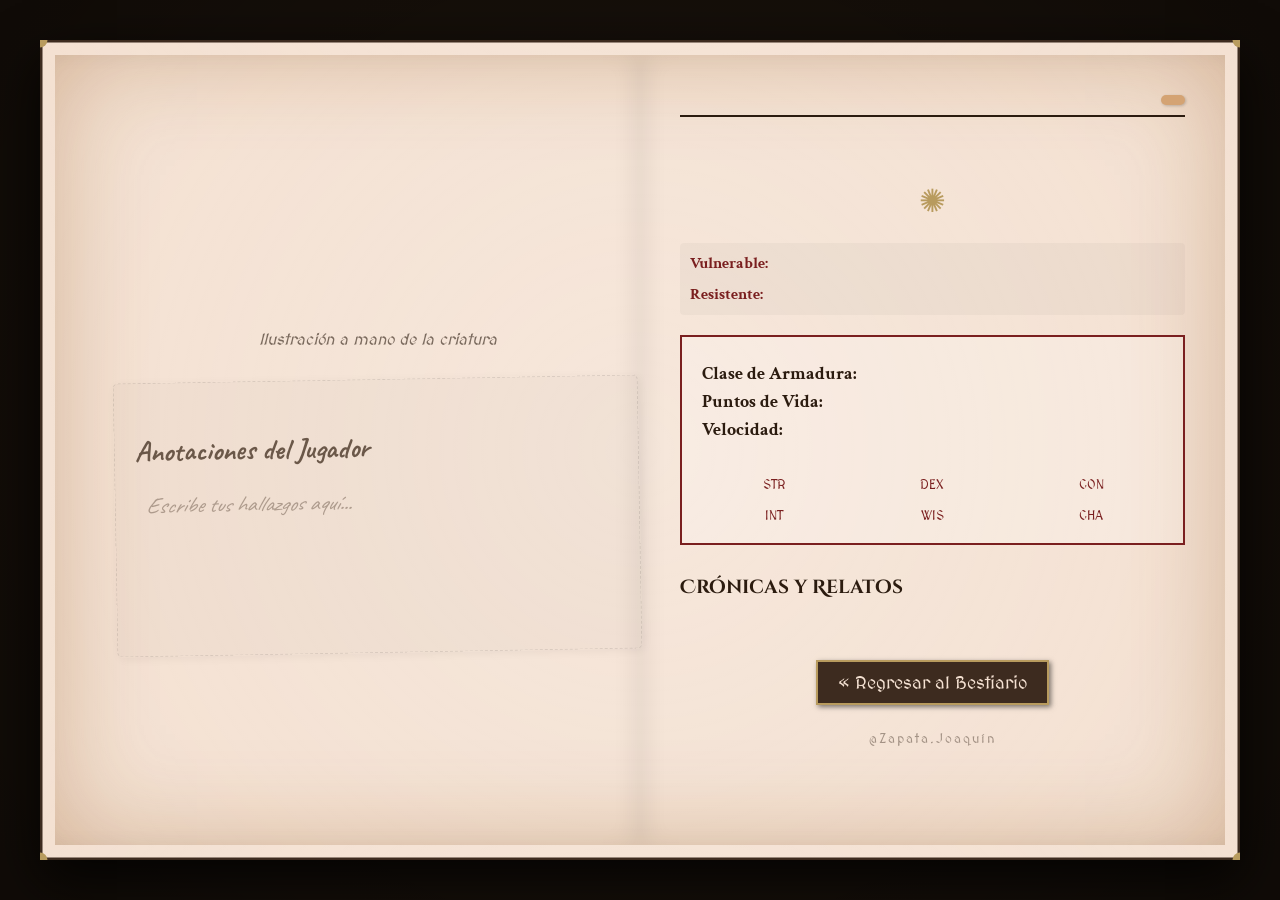
==== commit 7c6751d5: "Marca de agua" ====
--- a/criatura.html
+++ b/criatura.html
@@ -94,6 +94,7 @@
 
                 <footer class="footer-nav">
                     <button onclick="location.href='index.html'" class="filter-btn">« Regresar al Bestiario</button>
+                    <div class="watermark">@Zapata.Joaquín</div>
                 </footer>
             </article>
         </div>
--- a/css/styles.css
+++ b/css/styles.css
@@ -1,709 +1,743 @@
-/* ============================================================
-   1. VARIABLES & CONFIGURACIÓN BASE
-   ============================================================ */
-:root {
-    --parchment-base: #f4e1d2;
-    --parchment-dark: #d4a373;
-    --ink: #2b1b0f;
-    --accent: #7a1f1f;
-    --gold: #b89b5e;
-    --border-color: #3d2b1f;
-}
-
-* {
-    box-sizing: border-box;
-}
-
-body {
-    margin: 0;
-    min-height: 100vh;
-    background-color: #1a120b;
-    background-image:
-        radial-gradient(circle at center, rgba(0, 0, 0, 0) 0%, rgba(0, 0, 0, 0.4) 100%),
-        url('https://www.transparenttextures.com/patterns/dark-leather.png');
-    font-family: 'Crimson Text', serif;
-    color: var(--ink);
-    display: flex;
-    justify-content: center;
-    padding: 40px 20px;
-    scroll-behavior: smooth;
-}
-
-/* Tipografía Medieval General */
-.subtitle,
-.filter-btn,
-.back-link,
-.caption,
-.danger-level,
-.categoria-badge,
-.type,
-.stat-item .label,
-.skill-box h3,
-.survival-note h4 {
-    font-family: 'MedievalSharp', cursive;
-}
-
-
-/* ============================================================
-   2. ARQUITECTURA DEL LIBRO (PERGAMINO Y BORDES)
-   ============================================================ */
-.book-cover,
-.book-open {
-    background-color: var(--parchment-base);
-    background-image:
-        radial-gradient(circle at 50% 50%, rgba(255, 255, 255, 0.2) 0%, rgba(0, 0, 0, 0) 100%),
-        url('https://www.transparenttextures.com/patterns/paper-fibers.png');
-    box-shadow:
-        0 20px 50px rgba(0, 0, 0, 0.8),
-        inset 0 0 100px rgba(138, 77, 15, 0.3);
-    border: 15px solid #2b1b0f;
-    border-image: url('data:image/svg+xml;utf8,<svg xmlns="http://www.w3.org/2000/svg" width="100" height="100"><rect width="100" height="100" fill="none" stroke-width="10" stroke="%233d2b1f" /><circle cx="0" cy="0" r="15" fill="%23b89b5e" /><circle cx="100" cy="0" r="15" fill="%23b89b5e" /><circle cx="0" cy="100" r="15" fill="%23b89b5e" /><circle cx="100" cy="100" r="15" fill="%23b89b5e" /></svg>') 30 stretch;
-    position: relative;
-}
-
-.book-cover {
-    max-width: 900px;
-    width: 100%;
-    padding: 60px;
-    min-height: 80vh;
-}
-
-.book-open {
-    display: flex;
-    max-width: 1200px;
-    width: 100%;
-    min-height: 80vh;
-}
-
-
-/* ============================================================
-   3. PÁGINA DE INICIO (HEADER Y FILTROS)
-   ============================================================ */
-header {
-    text-align: center;
-    margin-bottom: 50px;
-    border-bottom: 2px double var(--ink);
-    padding-bottom: 20px;
-}
-
-#main-title {
-    font-family: 'Cinzel Decorative', cursive;
-    font-size: 4rem;
-    margin: 0;
-    color: var(--accent);
-    text-shadow: 2px 2px 0 rgba(0, 0, 0, 0.1);
-}
-
-.subtitle {
-    font-size: 1.2rem;
-    letter-spacing: 3px;
-    text-transform: uppercase;
-    opacity: 0.8;
-}
-
-.filter-nav {
-    display: flex;
-    justify-content: center;
-    gap: 15px;
-    margin: 20px 0;
-}
-
-.filter-btn {
-    background: var(--border-color);
-    color: var(--parchment-base);
-    border: 2px solid var(--gold);
-    padding: 10px 20px;
-    cursor: pointer;
-    transition: all 0.3s;
-    font-size: 1.1rem;
-    box-shadow: 2px 2px 5px rgba(0, 0, 0, 0.5);
-}
-
-.filter-btn:hover {
-    background: var(--accent);
-    color: white;
-}
-
-.filter-btn.active {
-    background: var(--accent);
-    box-shadow: inset 0 0 10px rgba(0, 0, 0, 0.5);
-    transform: translateY(2px);
-    border-color: #ff0000;
-}
-
-
-/* ============================================================
-   4. CONTROLES DE DISEÑO (LISTÓN / COLUMNAS)
-   ============================================================ */
-.layout-nav {
-    position: absolute;
-    top: -15px;
-    right: 15px;
-    margin: 0;
-    z-index: 20;
-}
-
-#btn-col-toggle {
-    background: var(--accent);
-    color: var(--parchment-base);
-    border: none;
-    padding: 15px 12px 35px 12px;
-    cursor: pointer;
-    font-family: 'MedievalSharp', cursive;
-    font-size: 0.8rem;
-    text-transform: uppercase;
-    letter-spacing: 1px;
-    box-shadow: 3px 5px 15px rgba(0, 0, 0, 0.5);
-    position: relative;
-    transition: all 0.3s ease;
-    clip-path: polygon(0 0, 100% 0, 100% 100%, 50% 85%, 0 100%);
-    display: flex;
-    flex-direction: column;
-    align-items: center;
-    min-width: 90px;
-}
-
-#btn-col-toggle:hover {
-    transform: translateY(8px);
-    filter: brightness(1.2);
-}
-
-#btn-col-toggle::before {
-    content: "◈";
-    display: block;
-    font-size: 1.2rem;
-    margin-bottom: 5px;
-    color: var(--gold);
-}
-
-
-/* ============================================================
-   5. SISTEMA DE CUADRICULA Y TARJETAS (GRID)
-   ============================================================ */
-.grid {
-    display: grid;
-    grid-template-columns: repeat(auto-fill, minmax(250px, 1fr));
-    gap: 30px;
-}
-
-.card {
-    padding: 20px;
-    border: 1px solid rgba(0, 0, 0, 0.1);
-    background: rgba(255, 255, 255, 0.05);
-    cursor: pointer;
-    transition: all 0.3s ease;
-    text-align: center;
-    position: relative;
-    overflow: hidden;
-}
-
-.card::before {
-    content: "❧";
-    display: block;
-    font-size: 2rem;
-    margin-bottom: 10px;
-    color: var(--gold);
-}
-
-.card:hover {
-    background: rgba(122, 31, 31, 0.05);
-    transform: translateY(-5px);
-    border-color: var(--accent);
-}
-
-.card h3 {
-    font-family: 'Cinzel Decorative', cursive;
-    margin: 0;
-    font-size: 1.5rem;
-}
-
-
-/* ============================================================
-   6. FICHA DETALLADA DE LA CRIATURA
-   ============================================================ */
-.page {
-    flex: 1;
-    padding: 40px;
-    position: relative;
-}
-
-.page-left {
-    box-shadow: inset -10px 0 20px rgba(0, 0, 0, 0.05); /* Eliminado el borde sólido vertical */
-}
-
-.page-right {
-    box-shadow: inset 10px 0 20px rgba(0, 0, 0, 0.05);
-}
-
-.nav-links {
-    position: absolute;
-    top: -50px;
-    left: 0;
-}
-
-.back-link {
-    color: var(--parchment-base);
-    text-decoration: none;
-    font-size: 1.2rem;
-    transition: color 0.3s;
-}
-
-.back-link:hover {
-    color: var(--gold);
-}
-
-/* Ilustración */
-.illustration-container {
-    display: flex;
-    flex-direction: column;
-    align-items: center;
-    justify-content: center;
-    padding: 20px; /* Borde sólido eliminado para que la ilustración se integre mejor */
-}
-
-.monster-img {
-    max-width: 100%;
-    max-height: 400px;
-    border-radius: 2px;
-    box-shadow: 0 5px 15px rgba(0, 0, 0, 0.3);
-}
-
-.caption {
-    margin-top: 20px;
-    font-style: italic;
-    opacity: 0.6;
-}
-
-/* Cabecera de Datos */
-.name {
-    font-family: 'Cinzel Decorative', cursive;
-    font-size: 3rem;
-    color: var(--accent);
-    margin: 0;
-    text-align: center;
-}
-
-.meta-header {
-    display: flex;
-    justify-content: space-between;
-    align-items: center;
-    margin-bottom: 20px;
-    padding-bottom: 10px;
-}
-
-.danger-level {
-    color: var(--accent);
-    font-size: 1rem;
-    font-weight: bold;
-    letter-spacing: 1px;
-}
-
-.habitat-badge {
-    background: var(--parchment-dark);
-    padding: 5px 12px;
-    border-radius: 20px;
-    font-size: 0.9rem;
-    color: white;
-    font-weight: bold;
-    box-shadow: 1px 1px 3px rgba(0, 0, 0, 0.2);
-}
-
-.type-container {
-    text-align: center;
-    margin-bottom: 20px;
-    display: flex;
-    flex-direction: column;
-    align-items: center;
-    gap: 5px;
-}
-
-.categoria-badge {
-    text-transform: uppercase;
-    font-size: 0.8rem;
-    letter-spacing: 2px;
-    color: var(--accent);
-    opacity: 0.7;
-}
-
-.type {
-    text-align: center;
-    font-size: 1.1rem;
-    font-style: italic;
-    margin-bottom: 20px;
-}
-
-/* Estadísticas y Bloques de Texto */
-.stats-grid {
-    display: grid;
-    grid-template-columns: repeat(3, 1fr);
-    gap: 15px;
-    margin-top: 20px;
-    text-align: center;
-    padding-top: 15px;
-}
-
-.stat-item .label {
-    display: block;
-    font-size: 0.8rem;
-    color: var(--accent);
-}
-
-.stat-item b {
-    font-size: 1.4rem;
-}
-
-.stat-box {
-    border: 2px solid var(--accent);
-    padding: 20px;
-    margin-bottom: 30px;
-    position: relative;
-    background: rgba(255, 255, 255, 0.2);
-}
-
-.stat-box p {
-    margin: 5px 0;
-    font-size: 1.1rem;
-}
-
-.resistances-section {
-    display: flex;
-    flex-direction: column;
-    gap: 10px;
-    margin-bottom: 20px;
-    padding: 10px;
-    background: rgba(0, 0, 0, 0.03);
-    border-radius: 4px;
-}
-
-.resist-item b {
-    color: var(--accent);
-    margin-right: 5px;
-}
-
-.skill-box h3 {
-    margin: 0 0 10px 0;
-    font-size: 1.2rem;
-    color: var(--accent);
-    text-transform: uppercase;
-    letter-spacing: 1px;
-}
-
-.lore-box h3 {
-    font-family: 'Cinzel Decorative', cursive;
-    margin-bottom: 10px;
-}
-
-.lore-box p {
-    line-height: 1.6;
-    font-size: 1.2rem;
-    text-align: justify;
-}
-
-.survival-note {
-    margin-top: 40px;
-    padding: 20px;
-    border: 2px dashed var(--accent);
-    background: rgba(122, 31, 31, 0.05);
-    position: relative;
-    border-radius: 8px;
-}
-
-.survival-note::before {
-    content: "✖";
-    position: absolute;
-    top: -12px;
-    left: 50%;
-    transform: translateX(-50%);
-    font-size: 1.2rem;
-    color: var(--accent);
-    background: var(--parchment-base);
-    padding: 0 10px;
-}
-
-.survival-note h4 {
-    margin: 0 0 10px 0;
-    color: var(--accent);
-    text-align: center;
-    text-transform: uppercase;
-    letter-spacing: 2px;
-}
-
-.survival-note p {
-    font-style: italic;
-    font-size: 1.15rem;
-    line-height: 1.5;
-}
-
-/* Efectos visuales mágicos */
-.void-seal {
-    width: 100px;
-    height: 100px;
-    position: absolute;
-    bottom: -30px;
-    right: -30px;
-    background: url('data:image/svg+xml;utf8,<svg xmlns="http://www.w3.org/2000/svg" viewBox="0 0 100 100"><path d="M50 5 L95 95 L5 95 Z" fill="none" stroke="red" stroke-width="2" opacity="0.6"/><circle cx="50" cy="65" r="15" fill="none" stroke="red" stroke-width="1"/><path d="M20 40 L80 40 M50 20 L50 80" stroke="red" stroke-width="1" opacity="0.4"/></svg>');
-    background-size: cover;
-    opacity: 0.8;
-    filter: drop-shadow(0 0 10px red);
-    animation: rotateSeal 20s linear infinite;
-    pointer-events: none;
-    z-index: 10;
-}
-
-.seal-hidden {
-    display: none;
-}
-
-@keyframes rotateSeal {
-    from {
-        transform: rotate(0deg);
-    }
-
-    to {
-        transform: rotate(360deg);
-    }
-}
-
-.ornament {
-    text-align: center;
-    font-size: 2rem;
-    color: var(--gold);
-    margin: 20px 0;
-}
-
-.footer-nav {
-    margin-top: 40px;
-    text-align: center;
-    padding-top: 20px;
-}
-
-
-/* ============================================================
-   7. MODO JEFE (ESTILOS OSCUROS / BOSS MODE)
-   ============================================================ */
-body.boss-mode {
-    background-color: #0c0000;
-    --parchment-base: #2e0a0a;
-    --parchment-dark: #1a0505;
-    --ink: #cfcfcf;
-    --accent: #ff0000;
-    --gold: #7a1f1f;
-    --border-color: #000000;
-    transition: all 1s ease;
-}
-
-body.boss-mode .back-link,
-body.boss-mode .filter-btn {
-    color: #cfcfcf;
-}
-
-body.boss-mode .book-cover,
-body.boss-mode .book-open {
-    background-image:
-        radial-gradient(circle at 50% 50%, rgba(0, 0, 0, 0.4) 0%, rgba(0, 0, 0, 0) 100%),
-        url('https://www.transparenttextures.com/patterns/dark-matter.png');
-    box-shadow:
-        0 30px 60px rgba(0, 0, 0, 1),
-        inset 0 0 150px rgba(255, 0, 0, 0.2);
-    border-color: #000;
-}
-
-body.boss-mode h3,
-body.boss-mode .name {
-    text-shadow: 0 0 15px rgba(255, 0, 0, 0.8);
-}
-
-body.boss-mode .monster-img {
-    filter: none;
-    mix-blend-mode: normal;
-    box-shadow: 0 0 20px rgba(255, 0, 0, 0.4);
-}
-
-body.boss-mode .survival-note {
-    background: rgba(0, 0, 0, 0.3);
-    border-color: var(--accent);
-}
-
-body.boss-mode .survival-note p {
-    color: #ffcccc;
-}
-
-.boss-card {
-    border: 3px solid var(--accent) !important;
-    animation: pulsar 2s infinite;
-}
-
-@keyframes pulsar {
-    0% {
-        box-shadow: 0 0 10px rgba(255, 0, 0, 0.5);
-    }
-
-    50% {
-        box-shadow: 0 0 30px rgba(255, 0, 0, 1);
-    }
-
-    100% {
-        box-shadow: 0 0 10px rgba(255, 0, 0, 0.5);
-    }
-}
-
-
-/* ============================================================
-   8. RESPONSIVIDAD Y ADAPTACIÓN
-   ============================================================ */
-
-/* Escritorio: Diseño de 2 o 3 columnas */
-@media (min-width: 901px) {
-    .grid {
-        grid-template-columns: repeat(2, 1fr);
-    }
-
-    .grid.three-cols {
-        grid-template-columns: repeat(3, 1fr);
-    }
-
-    /* Imagen en la página izquierda: posición absoluta igual que antes */
-    .illustration-container {
-        position: absolute;
-        left: -100%;
-        top: 0;
-        width: 100%;
-        height: 100%;
-        padding: 40px 40px 40px 20px;
-        /* Apilar imagen y anotaciones verticalmente, centrados en altura */
-        display: flex;
-        flex-direction: column;
-        align-items: center;
-        justify-content: center;
-        gap: 30px;
-    }
-
-    .monster-img {
-        max-height: 55vh;
-        width: auto;
-        object-fit: contain;
-    }
-
-    /* Mover las anotaciones dentro de illustration-container en desktop */
-    .illustration-container .annotations-box {
-        width: 100%;
-        margin: 0;
-        transform: rotate(-1deg);
-        box-shadow: 2px 2px 10px rgba(0, 0, 0, 0.05);
-    }
-}
-
-/* Tablet / Móvil Grande */
-@media (max-width: 900px) {
-    .book-open {
-        flex-direction: column;
-    }
-
-    .page-left {
-        display: none;
-    }
-
-    .illustration-container {
-        margin: 20px 0;
-    }
-
-    #main-title {
-        font-size: 2.5rem;
-    }
-
-    .book-cover {
-        padding: 30px 15px;
-    }
-
-    .layout-nav {
-        display: none;
-    }
-}
-
-/* Móvil Pequeño */
-@media (max-width: 500px) {
-    body {
-        padding: 10px;
-    }
-
-    #main-title {
-        font-size: 2rem;
-    }
-
-    .book-cover,
-    .book-open {
-        border-width: 10px;
-        padding: 20px 10px;
-    }
-
-    .grid {
-        grid-template-columns: 1fr;
-    }
-
-    .name {
-        font-size: 2.2rem;
-    }
-
-    .stats-grid {
-        grid-template-columns: repeat(2, 1fr);
-    }
-
-    .stat-box {
-        margin-bottom: 20px;
-    }
-}
-
-/* ============================================================
-   9. ANOTACIONES DEL ERUDITO (SISTEMA DE NOTAS)
-   ============================================================ */
-.annotations-box {
-    margin-top: 50px;
-    padding: 20px;
-    background: rgba(0, 0, 0, 0.02);
-    border-radius: 5px;
-    position: relative;
-    border: 1px dashed rgba(0, 0, 0, 0.1);
-}
-
-.annotations-box h3 {
-    font-family: 'Caveat', cursive;
-    font-size: 1.8rem;
-    color: #4a3728;
-    margin-bottom: 10px;
-    opacity: 0.8;
-}
-
-#notes-area {
-    width: 100%;
-    min-height: 150px;
-    background: transparent;
-    border: none;
-    font-family: 'Caveat', cursive;
-    font-size: 1.4rem;
-    line-height: 1.4;
-    color: #000000; /* Color de tinta negra */
-    resize: none;
-    outline: none;
-    padding: 10px;
-}
-
-#notes-area::placeholder {
-    color: rgba(74, 55, 40, 0.4);
-    font-style: italic;
-}
-
-
-
-/* Modo Jefe para las Anotaciones (Letras claras sobre fondo oscuro) */
-body.boss-mode .annotations-box {
-    background: rgba(255, 0, 0, 0.05);
-    border-color: rgba(255, 0, 0, 0.2);
-}
-
-body.boss-mode .annotations-box h3 {
-    color: #ffcccc;
-}
-
-body.boss-mode #notes-area {
-    color: #ffffff; /* Tinta blanca para los jefes */
-}+/* ============================================================
+   1. VARIABLES & CONFIGURACIÓN BASE
+   ============================================================ */
+:root {
+    --parchment-base: #f4e1d2;
+    --parchment-dark: #d4a373;
+    --ink: #2b1b0f;
+    --accent: #7a1f1f;
+    --gold: #b89b5e;
+    --border-color: #3d2b1f;
+}
+
+* {
+    box-sizing: border-box;
+}
+
+body {
+    margin: 0;
+    min-height: 100vh;
+    background-color: #1a120b;
+    background-image:
+        radial-gradient(circle at center, rgba(0, 0, 0, 0) 0%, rgba(0, 0, 0, 0.4) 100%),
+        url('https://www.transparenttextures.com/patterns/dark-leather.png');
+    font-family: 'Crimson Text', serif;
+    color: var(--ink);
+    display: flex;
+    justify-content: center;
+    padding: 40px 20px;
+    scroll-behavior: smooth;
+}
+
+/* Tipografía Medieval General */
+.subtitle,
+.filter-btn,
+.back-link,
+.caption,
+.danger-level,
+.categoria-badge,
+.type,
+.stat-item .label,
+.skill-box h3,
+.survival-note h4 {
+    font-family: 'MedievalSharp', cursive;
+}
+
+
+/* ============================================================
+   2. ARQUITECTURA DEL LIBRO (PERGAMINO Y BORDES)
+   ============================================================ */
+.book-cover,
+.book-open {
+    background-color: var(--parchment-base);
+    background-image:
+        radial-gradient(circle at 50% 50%, rgba(255, 255, 255, 0.2) 0%, rgba(0, 0, 0, 0) 100%),
+        url('https://www.transparenttextures.com/patterns/paper-fibers.png');
+    box-shadow:
+        0 20px 50px rgba(0, 0, 0, 0.8),
+        inset 0 0 100px rgba(138, 77, 15, 0.3);
+    border: 15px solid #2b1b0f;
+    border-image: url('data:image/svg+xml;utf8,<svg xmlns="http://www.w3.org/2000/svg" width="100" height="100"><rect width="100" height="100" fill="none" stroke-width="10" stroke="%233d2b1f" /><circle cx="0" cy="0" r="15" fill="%23b89b5e" /><circle cx="100" cy="0" r="15" fill="%23b89b5e" /><circle cx="0" cy="100" r="15" fill="%23b89b5e" /><circle cx="100" cy="100" r="15" fill="%23b89b5e" /></svg>') 30 stretch;
+    position: relative;
+}
+
+.book-cover {
+    max-width: 900px;
+    width: 100%;
+    padding: 60px;
+    min-height: 80vh;
+}
+
+.book-open {
+    display: flex;
+    max-width: 1200px;
+    width: 100%;
+    min-height: 80vh;
+}
+
+
+/* ============================================================
+   3. PÁGINA DE INICIO (HEADER Y FILTROS)
+   ============================================================ */
+header {
+    text-align: center;
+    margin-bottom: 50px;
+    border-bottom: 2px double var(--ink);
+    padding-bottom: 20px;
+}
+
+#main-title {
+    font-family: 'Cinzel Decorative', cursive;
+    font-size: 4rem;
+    margin: 0;
+    color: var(--accent);
+    text-shadow: 2px 2px 0 rgba(0, 0, 0, 0.1);
+}
+
+.subtitle {
+    font-size: 1.2rem;
+    letter-spacing: 3px;
+    text-transform: uppercase;
+    opacity: 0.8;
+}
+
+.filter-nav {
+    display: flex;
+    justify-content: center;
+    gap: 15px;
+    margin: 20px 0;
+}
+
+.filter-btn {
+    background: var(--border-color);
+    color: var(--parchment-base);
+    border: 2px solid var(--gold);
+    padding: 10px 20px;
+    cursor: pointer;
+    transition: all 0.3s;
+    font-size: 1.1rem;
+    box-shadow: 2px 2px 5px rgba(0, 0, 0, 0.5);
+}
+
+.filter-btn:hover {
+    background: var(--accent);
+    color: white;
+}
+
+.filter-btn.active {
+    background: var(--accent);
+    box-shadow: inset 0 0 10px rgba(0, 0, 0, 0.5);
+    transform: translateY(2px);
+    border-color: #ff0000;
+}
+
+
+/* ============================================================
+   4. CONTROLES DE DISEÑO (LISTÓN / COLUMNAS)
+   ============================================================ */
+.layout-nav {
+    position: absolute;
+    top: -15px;
+    right: 15px;
+    margin: 0;
+    z-index: 20;
+}
+
+#btn-col-toggle {
+    background: var(--accent);
+    color: var(--parchment-base);
+    border: none;
+    padding: 15px 12px 35px 12px;
+    cursor: pointer;
+    font-family: 'MedievalSharp', cursive;
+    font-size: 0.8rem;
+    text-transform: uppercase;
+    letter-spacing: 1px;
+    box-shadow: 3px 5px 15px rgba(0, 0, 0, 0.5);
+    position: relative;
+    transition: all 0.3s ease;
+    clip-path: polygon(0 0, 100% 0, 100% 100%, 50% 85%, 0 100%);
+    display: flex;
+    flex-direction: column;
+    align-items: center;
+    min-width: 90px;
+}
+
+#btn-col-toggle:hover {
+    transform: translateY(8px);
+    filter: brightness(1.2);
+}
+
+#btn-col-toggle::before {
+    content: "◈";
+    display: block;
+    font-size: 1.2rem;
+    margin-bottom: 5px;
+    color: var(--gold);
+}
+
+
+/* ============================================================
+   5. SISTEMA DE CUADRICULA Y TARJETAS (GRID)
+   ============================================================ */
+.grid {
+    display: grid;
+    grid-template-columns: repeat(auto-fill, minmax(250px, 1fr));
+    gap: 30px;
+}
+
+.card {
+    padding: 20px;
+    border: 1px solid rgba(0, 0, 0, 0.1);
+    background: rgba(255, 255, 255, 0.05);
+    cursor: pointer;
+    transition: all 0.3s ease;
+    text-align: center;
+    position: relative;
+    overflow: hidden;
+}
+
+.card::before {
+    content: "❧";
+    display: block;
+    font-size: 2rem;
+    margin-bottom: 10px;
+    color: var(--gold);
+}
+
+.card:hover {
+    background: rgba(122, 31, 31, 0.05);
+    transform: translateY(-5px);
+    border-color: var(--accent);
+}
+
+.card h3 {
+    font-family: 'Cinzel Decorative', cursive;
+    margin: 0;
+    font-size: 1.5rem;
+}
+
+
+/* ============================================================
+   6. FICHA DETALLADA DE LA CRIATURA
+   ============================================================ */
+.page {
+    flex: 1;
+    padding: 40px;
+    position: relative;
+}
+
+.page-left {
+    box-shadow: inset -10px 0 20px rgba(0, 0, 0, 0.05); /* Eliminado el borde sólido vertical */
+}
+
+.page-right {
+    box-shadow: inset 10px 0 20px rgba(0, 0, 0, 0.05);
+}
+
+.nav-links {
+    position: absolute;
+    top: -50px;
+    left: 0;
+}
+
+.back-link {
+    color: var(--parchment-base);
+    text-decoration: none;
+    font-size: 1.2rem;
+    transition: color 0.3s;
+}
+
+.back-link:hover {
+    color: var(--gold);
+}
+
+/* Ilustración */
+.illustration-container {
+    display: flex;
+    flex-direction: column;
+    align-items: center;
+    justify-content: center;
+    padding: 20px; /* Borde sólido eliminado para que la ilustración se integre mejor */
+}
+
+.monster-img {
+    max-width: 100%;
+    max-height: 400px;
+    border-radius: 2px;
+    box-shadow: 0 5px 15px rgba(0, 0, 0, 0.3);
+}
+
+.caption {
+    margin-top: 20px;
+    font-style: italic;
+    opacity: 0.6;
+}
+
+/* Cabecera de Datos */
+.name {
+    font-family: 'Cinzel Decorative', cursive;
+    font-size: 3rem;
+    color: var(--accent);
+    margin: 0;
+    text-align: center;
+}
+
+.meta-header {
+    display: flex;
+    justify-content: space-between;
+    align-items: center;
+    margin-bottom: 20px;
+    padding-bottom: 10px;
+}
+
+.danger-level {
+    color: var(--accent);
+    font-size: 1rem;
+    font-weight: bold;
+    letter-spacing: 1px;
+}
+
+.habitat-badge {
+    background: var(--parchment-dark);
+    padding: 5px 12px;
+    border-radius: 20px;
+    font-size: 0.9rem;
+    color: white;
+    font-weight: bold;
+    box-shadow: 1px 1px 3px rgba(0, 0, 0, 0.2);
+}
+
+.type-container {
+    text-align: center;
+    margin-bottom: 20px;
+    display: flex;
+    flex-direction: column;
+    align-items: center;
+    gap: 5px;
+}
+
+.categoria-badge {
+    text-transform: uppercase;
+    font-size: 0.8rem;
+    letter-spacing: 2px;
+    color: var(--accent);
+    opacity: 0.7;
+}
+
+.type {
+    text-align: center;
+    font-size: 1.1rem;
+    font-style: italic;
+    margin-bottom: 20px;
+}
+
+/* Estadísticas y Bloques de Texto */
+.stats-grid {
+    display: grid;
+    grid-template-columns: repeat(3, 1fr);
+    gap: 15px;
+    margin-top: 20px;
+    text-align: center;
+    padding-top: 15px;
+}
+
+.stat-item .label {
+    display: block;
+    font-size: 0.8rem;
+    color: var(--accent);
+}
+
+.stat-item b {
+    font-size: 1.4rem;
+}
+
+.stat-box {
+    border: 2px solid var(--accent);
+    padding: 20px;
+    margin-bottom: 30px;
+    position: relative;
+    background: rgba(255, 255, 255, 0.2);
+}
+
+.stat-box p {
+    margin: 5px 0;
+    font-size: 1.1rem;
+}
+
+.resistances-section {
+    display: flex;
+    flex-direction: column;
+    gap: 10px;
+    margin-bottom: 20px;
+    padding: 10px;
+    background: rgba(0, 0, 0, 0.03);
+    border-radius: 4px;
+}
+
+.resist-item b {
+    color: var(--accent);
+    margin-right: 5px;
+}
+
+.skill-box h3 {
+    margin: 0 0 10px 0;
+    font-size: 1.2rem;
+    color: var(--accent);
+    text-transform: uppercase;
+    letter-spacing: 1px;
+}
+
+.lore-box h3 {
+    font-family: 'Cinzel Decorative', cursive;
+    margin-bottom: 10px;
+}
+
+.lore-box p {
+    line-height: 1.6;
+    font-size: 1.2rem;
+    text-align: justify;
+}
+
+.survival-note {
+    margin-top: 40px;
+    padding: 20px;
+    border: 2px dashed var(--accent);
+    background: rgba(122, 31, 31, 0.05);
+    position: relative;
+    border-radius: 8px;
+}
+
+.survival-note::before {
+    content: "✖";
+    position: absolute;
+    top: -12px;
+    left: 50%;
+    transform: translateX(-50%);
+    font-size: 1.2rem;
+    color: var(--accent);
+    background: var(--parchment-base);
+    padding: 0 10px;
+}
+
+.survival-note h4 {
+    margin: 0 0 10px 0;
+    color: var(--accent);
+    text-align: center;
+    text-transform: uppercase;
+    letter-spacing: 2px;
+}
+
+.survival-note p {
+    font-style: italic;
+    font-size: 1.15rem;
+    line-height: 1.5;
+}
+
+/* Efectos visuales mágicos */
+.void-seal {
+    width: 100px;
+    height: 100px;
+    position: absolute;
+    bottom: -30px;
+    right: -30px;
+    background: url('data:image/svg+xml;utf8,<svg xmlns="http://www.w3.org/2000/svg" viewBox="0 0 100 100"><path d="M50 5 L95 95 L5 95 Z" fill="none" stroke="red" stroke-width="2" opacity="0.6"/><circle cx="50" cy="65" r="15" fill="none" stroke="red" stroke-width="1"/><path d="M20 40 L80 40 M50 20 L50 80" stroke="red" stroke-width="1" opacity="0.4"/></svg>');
+    background-size: cover;
+    opacity: 0.8;
+    filter: drop-shadow(0 0 10px red);
+    animation: rotateSeal 20s linear infinite;
+    pointer-events: none;
+    z-index: 10;
+}
+
+.seal-hidden {
+    display: none;
+}
+
+@keyframes rotateSeal {
+    from {
+        transform: rotate(0deg);
+    }
+
+    to {
+        transform: rotate(360deg);
+    }
+}
+
+.ornament {
+    text-align: center;
+    font-size: 2rem;
+    color: var(--gold);
+    margin: 20px 0;
+}
+
+.footer-nav {
+    margin-top: 40px;
+    text-align: center;
+    padding-top: 20px;
+    position: relative;
+}
+
+.watermark {
+    margin-top: 25px;
+    font-family: 'MedievalSharp', cursive;
+    font-size: 0.8rem;
+    opacity: 0.4;
+    letter-spacing: 2px;
+    user-select: none;
+    cursor: default;
+}
+
+
+/* ============================================================
+   7. MODO JEFE (ESTILOS OSCUROS / BOSS MODE)
+   ============================================================ */
+body.boss-mode {
+    background-color: #0c0000;
+    --parchment-base: #2e0a0a;
+    --parchment-dark: #1a0505;
+    --ink: #cfcfcf;
+    --accent: #ff0000;
+    --gold: #7a1f1f;
+    --border-color: #000000;
+    transition: all 1s ease;
+}
+
+body.boss-mode .back-link,
+body.boss-mode .filter-btn {
+    color: #cfcfcf;
+}
+
+body.boss-mode .book-cover,
+body.boss-mode .book-open {
+    background-image:
+        radial-gradient(circle at 50% 50%, rgba(0, 0, 0, 0.4) 0%, rgba(0, 0, 0, 0) 100%),
+        url('https://www.transparenttextures.com/patterns/dark-matter.png');
+    box-shadow:
+        0 30px 60px rgba(0, 0, 0, 1),
+        inset 0 0 150px rgba(255, 0, 0, 0.2);
+    border-color: #000;
+}
+
+body.boss-mode h3,
+body.boss-mode .name {
+    text-shadow: 0 0 15px rgba(255, 0, 0, 0.8);
+}
+
+body.boss-mode .monster-img {
+    filter: none;
+    mix-blend-mode: normal;
+    box-shadow: 0 0 20px rgba(255, 0, 0, 0.4);
+}
+
+body.boss-mode .survival-note {
+    background: rgba(0, 0, 0, 0.3);
+    border-color: var(--accent);
+}
+
+body.boss-mode .survival-note p {
+    color: #ffcccc;
+}
+
+.boss-card {
+    border: 3px solid var(--accent) !important;
+    animation: pulsar 2s infinite;
+}
+
+@keyframes pulsar {
+    0% {
+        box-shadow: 0 0 10px rgba(255, 0, 0, 0.5);
+    }
+
+    50% {
+        box-shadow: 0 0 30px rgba(255, 0, 0, 1);
+    }
+
+    100% {
+        box-shadow: 0 0 10px rgba(255, 0, 0, 0.5);
+    }
+}
+
+
+/* ============================================================
+   8. RESPONSIVIDAD Y ADAPTACIÓN
+   ============================================================ */
+
+/* Escritorio: Diseño de 2 o 3 columnas */
+@media (min-width: 901px) {
+    .grid {
+        grid-template-columns: repeat(2, 1fr);
+    }
+
+    .grid.three-cols {
+        grid-template-columns: repeat(3, 1fr);
+    }
+
+    /* Imagen en la página izquierda: posición absoluta igual que antes */
+    .illustration-container {
+        position: absolute;
+        left: -100%;
+        top: 0;
+        width: 100%;
+        height: 100%;
+        padding: 40px 40px 40px 20px;
+        /* Apilar imagen y anotaciones verticalmente, centrados en altura */
+        display: flex;
+        flex-direction: column;
+        align-items: center;
+        justify-content: center;
+        gap: 30px;
+    }
+
+    .monster-img {
+        max-height: 55vh;
+        width: auto;
+        object-fit: contain;
+    }
+
+    /* Mover las anotaciones dentro de illustration-container en desktop */
+    .illustration-container .annotations-box {
+        width: 100%;
+        margin: 0;
+        transform: rotate(-1deg);
+        box-shadow: 2px 2px 10px rgba(0, 0, 0, 0.05);
+    }
+}
+
+/* Tablet / Móvil Grande */
+@media (max-width: 900px) {
+    .book-open {
+        flex-direction: column;
+    }
+
+    .page-left {
+        display: none;
+    }
+
+    .content-wrapper {
+        display: flex;
+        flex-direction: column;
+    }
+
+    .illustration-container {
+        display: contents;
+    }
+
+    .monster-img {
+        margin: 20px auto 10px auto;
+    }
+
+    .caption {
+        text-align: center;
+        margin-bottom: 20px;
+    }
+
+    .annotations-box {
+        order: 10;
+        margin-top: 40px;
+    }
+
+    .footer-nav {
+        order: 11;
+    }
+
+    #main-title {
+        font-size: 2.5rem;
+    }
+
+    .book-cover {
+        padding: 30px 15px;
+    }
+
+    .layout-nav {
+        display: none;
+    }
+}
+
+/* Móvil Pequeño */
+@media (max-width: 500px) {
+    body {
+        padding: 10px;
+    }
+
+    #main-title {
+        font-size: 2rem;
+    }
+
+    .book-cover,
+    .book-open {
+        border-width: 10px;
+        padding: 20px 10px;
+    }
+
+    .grid {
+        grid-template-columns: 1fr;
+    }
+
+    .name {
+        font-size: 2.2rem;
+    }
+
+    .stats-grid {
+        grid-template-columns: repeat(2, 1fr);
+    }
+
+    .stat-box {
+        margin-bottom: 20px;
+    }
+}
+
+/* ============================================================
+   9. ANOTACIONES DEL ERUDITO (SISTEMA DE NOTAS)
+   ============================================================ */
+.annotations-box {
+    margin-top: 50px;
+    padding: 20px;
+    background: rgba(0, 0, 0, 0.02);
+    border-radius: 5px;
+    position: relative;
+    border: 1px dashed rgba(0, 0, 0, 0.1);
+}
+
+.annotations-box h3 {
+    font-family: 'Caveat', cursive;
+    font-size: 1.8rem;
+    color: #4a3728;
+    margin-bottom: 10px;
+    opacity: 0.8;
+}
+
+#notes-area {
+    width: 100%;
+    min-height: 150px;
+    background: transparent;
+    border: none;
+    font-family: 'Caveat', cursive;
+    font-size: 1.4rem;
+    line-height: 1.4;
+    color: #000000; /* Color de tinta negra */
+    resize: none;
+    outline: none;
+    padding: 10px;
+}
+
+#notes-area::placeholder {
+    color: rgba(74, 55, 40, 0.4);
+    font-style: italic;
+}
+
+
+
+/* Modo Jefe para las Anotaciones (Letras claras sobre fondo oscuro) */
+body.boss-mode .annotations-box {
+    background: rgba(255, 0, 0, 0.05);
+    border-color: rgba(255, 0, 0, 0.2);
+}
+
+body.boss-mode .annotations-box h3 {
+    color: #ffcccc;
+}
+
+body.boss-mode #notes-area {
+    color: #ffffff; /* Tinta blanca para los jefes */
+}
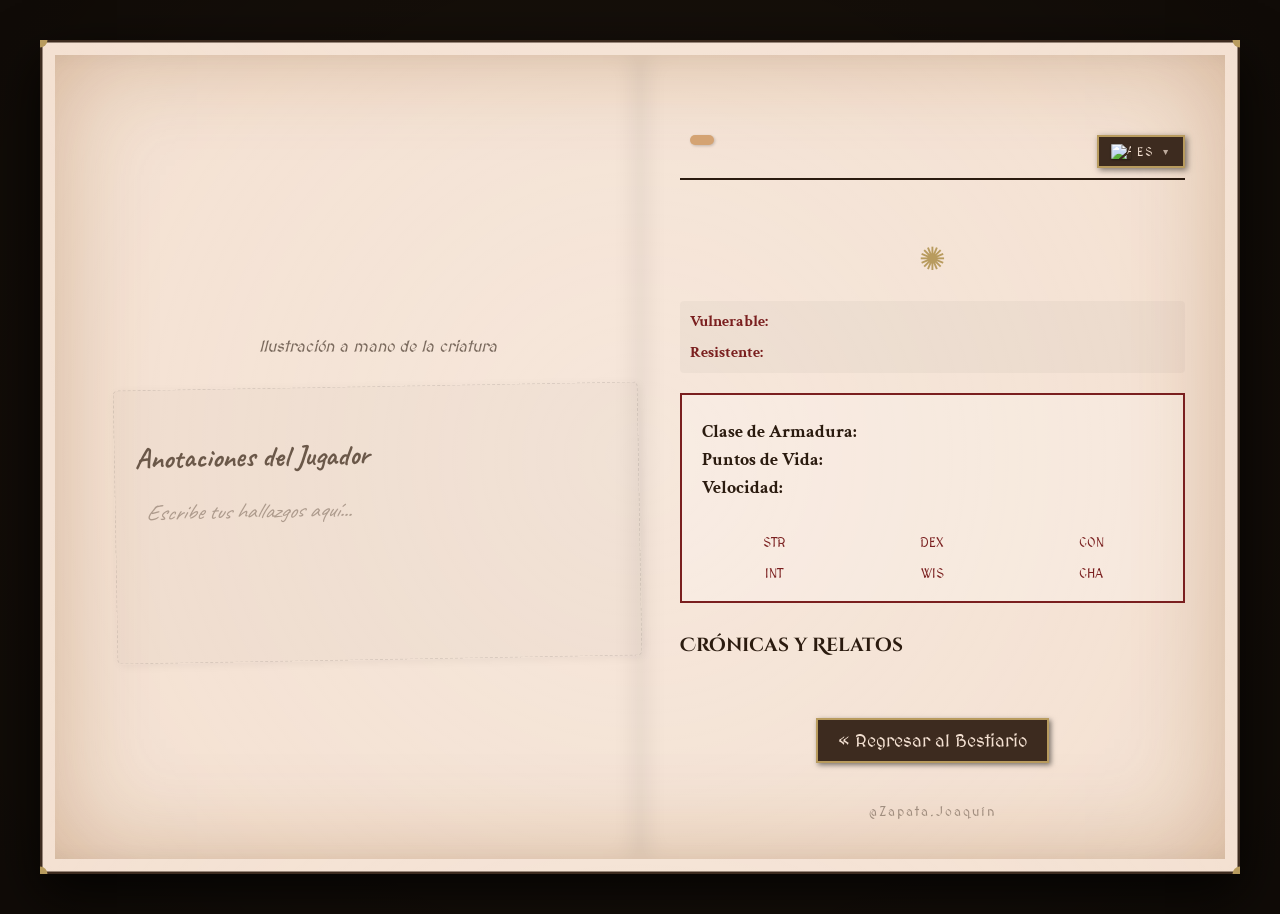
==== commit 44f712a2: "Trauduccion y siguiente" ====
--- a/criatura.html
+++ b/criatura.html
@@ -18,7 +18,7 @@
 <body class="entry">
 
     <nav class="nav-links">
-        <a href="index.html" class="back-link">← Volver al Bestiario</a>
+        <a href="index.html" class="back-link" data-i18n="backLink">← Volver al Bestiario</a>
     </nav>
 
     <main class="book-open">
@@ -28,10 +28,31 @@
 
         <div class="page page-right">
             <article class="content-wrapper">
-                <header class="meta-header">
-                    <div class="danger-level" id="danger-level"></div>
-                    <div class="habitat-badge" id="habitat-badge"></div>
+                <header class="meta-header" style="display: flex; justify-content: space-between; align-items: flex-start; margin-bottom: 15px;">
+                    <div style="display: flex; gap: 10px; flex-wrap: wrap;">
+                        <div class="danger-level" id="danger-level"></div>
+                        <div class="habitat-badge" id="habitat-badge"></div>
+                    </div>
+                    
+                    <!-- Botón de idioma integrado dentro de la hoja -->
+                    <div class="lang-switcher" id="lang-switcher" style="position: relative; margin-left: 10px; z-index: 100;">
+                        <button class="lang-btn" id="lang-btn" onclick="toggleLangDropdown()">
+                            <img class="lang-flag" id="lang-flag" src="https://flagcdn.com/20x15/ar.png" alt="Argentina" width="20" height="15">
+                            <span class="lang-code" id="lang-code">ES</span>
+                            <span class="lang-arrow">&#9660;</span>
+                        </button>
+                        <div class="lang-dropdown" id="lang-dropdown" style="right: 0; left: auto; text-align: left;">
+                            <button class="lang-option" id="lang-opt-es" onclick="setLanguage('es')">
+                                <img src="https://flagcdn.com/20x15/ar.png" alt="Argentina" width="20" height="15"> Español
+                            </button>
+                            <button class="lang-option" id="lang-opt-en" onclick="setLanguage('en')">
+                                <img src="https://flagcdn.com/20x15/us.png" alt="USA" width="20" height="15"> English
+                            </button>
+                        </div>
+                    </div>
                 </header>
+                
+                <nav id="variant-tabs" class="variant-tabs" style="display:none;"></nav>
 
                 <h2 class="name" id="name"></h2>
                 <div class="type-container">
@@ -43,26 +64,26 @@
 
                 <figure class="illustration-container">
                     <img id="img" class="monster-img">
-                    <figcaption class="caption">Ilustración a mano de la criatura</figcaption>
+                    <figcaption class="caption" data-i18n="captionText">Ilustración a mano de la criatura</figcaption>
                     <!-- Novedad: Sello del Vacío -->
                     <div id="cursed-seal" class="seal-hidden"></div>
 
                     <!-- Anotaciones del Jugador -->
                     <section id="annotations-box" class="annotations-box">
-                        <h3>Anotaciones del Jugador</h3>
-                        <textarea id="notes-area" placeholder="Escribe tus hallazgos aquí..."></textarea>
+                        <h3 data-i18n="annotationsTitle">Anotaciones del Jugador</h3>
+                        <textarea id="notes-area" data-i18n-placeholder="annotationsPlaceholder" placeholder="Escribe tus hallazgos aquí..."></textarea>
                     </section>
                 </figure>
 
                 <section class="resistances-section" id="resistances-section">
-                    <div class="resist-item debil"><b>Vulnerable:</b> <span id="vulnerable"></span></div>
-                    <div class="resist-item resistente"><b>Resistente:</b> <span id="resistente"></span></div>
+                    <div class="resist-item debil"><b data-i18n="vulnerableLabel">Vulnerable:</b> <span id="vulnerable"></span></div>
+                    <div class="resist-item resistente"><b data-i18n="resistenteLabel">Resistente:</b> <span id="resistente"></span></div>
                 </section>
 
                 <section class="stat-box">
-                    <p><b>Clase de Armadura:</b> <span id="ac"></span></p>
-                    <p><b>Puntos de Vida:</b> <span id="hp"></span></p>
-                    <p><b>Velocidad:</b> <span id="speed"></span></p>
+                    <p><b data-i18n="acLabel">Clase de Armadura:</b> <span id="ac"></span></p>
+                    <p><b data-i18n="hpLabel">Puntos de Vida:</b> <span id="hp"></span></p>
+                    <p><b data-i18n="speedLabel">Velocidad:</b> <span id="speed"></span></p>
 
                     <div class="stats-grid">
                         <div class="stat-item"><span class="label">STR</span> <b id="str"></b></div>
@@ -82,25 +103,29 @@
 
                 <!-- Nueva Nota de Lore -->
                 <section class="lore-box">
-                    <h3>Crónicas y Relatos</h3>
+                    <h3 data-i18n="loreTitle">Crónicas y Relatos</h3>
                     <p id="lore"></p>
                 </section>
 
                 <!-- Nueva Nota de Supervivencia -->
                 <section id="survival-box" class="survival-note" style="display:none;">
-                    <h4>⚜ Guía de Combate ⚜</h4>
+                    <h4 data-i18n="combatTitle">⚜ Guía de Combate ⚜</h4>
                     <p id="survival-text"></p>
                 </section>
 
-                <footer class="footer-nav">
-                    <button onclick="location.href='index.html'" class="filter-btn">« Regresar al Bestiario</button>
+                <footer class="footer-nav" style="display: flex; flex-direction: column; align-items: center; gap: 15px;">
+                    <div style="display: flex; align-items: center; gap: 15px;">
+                        <button id="prev-btn" onclick="" class="filter-btn" style="display: none; padding: 10px 15px;" title="Hoja Anterior">◄</button>
+                        <button onclick="location.href='index.html'" class="filter-btn" data-i18n="backBtn">« Regresar al Bestiario</button>
+                        <button id="next-btn" onclick="" class="filter-btn" style="display: none; padding: 10px 15px;" title="Hoja Siguiente">►</button>
+                    </div>
                     <div class="watermark">@Zapata.Joaquín</div>
                 </footer>
             </article>
         </div>
     </main>
 
-    <script src="js/app.js"></script>
+    <script src="js/app.js?v=2"></script>
 </body>
 
 </html>
--- a/css/styles.css
+++ b/css/styles.css
@@ -1,743 +1,1021 @@
-/* ============================================================
-   1. VARIABLES & CONFIGURACIÓN BASE
-   ============================================================ */
-:root {
-    --parchment-base: #f4e1d2;
-    --parchment-dark: #d4a373;
-    --ink: #2b1b0f;
-    --accent: #7a1f1f;
-    --gold: #b89b5e;
-    --border-color: #3d2b1f;
-}
-
-* {
-    box-sizing: border-box;
-}
-
-body {
-    margin: 0;
-    min-height: 100vh;
-    background-color: #1a120b;
-    background-image:
-        radial-gradient(circle at center, rgba(0, 0, 0, 0) 0%, rgba(0, 0, 0, 0.4) 100%),
-        url('https://www.transparenttextures.com/patterns/dark-leather.png');
-    font-family: 'Crimson Text', serif;
-    color: var(--ink);
-    display: flex;
-    justify-content: center;
-    padding: 40px 20px;
-    scroll-behavior: smooth;
-}
-
-/* Tipografía Medieval General */
-.subtitle,
-.filter-btn,
-.back-link,
-.caption,
-.danger-level,
-.categoria-badge,
-.type,
-.stat-item .label,
-.skill-box h3,
-.survival-note h4 {
-    font-family: 'MedievalSharp', cursive;
-}
-
-
-/* ============================================================
-   2. ARQUITECTURA DEL LIBRO (PERGAMINO Y BORDES)
-   ============================================================ */
-.book-cover,
-.book-open {
-    background-color: var(--parchment-base);
-    background-image:
-        radial-gradient(circle at 50% 50%, rgba(255, 255, 255, 0.2) 0%, rgba(0, 0, 0, 0) 100%),
-        url('https://www.transparenttextures.com/patterns/paper-fibers.png');
-    box-shadow:
-        0 20px 50px rgba(0, 0, 0, 0.8),
-        inset 0 0 100px rgba(138, 77, 15, 0.3);
-    border: 15px solid #2b1b0f;
-    border-image: url('data:image/svg+xml;utf8,<svg xmlns="http://www.w3.org/2000/svg" width="100" height="100"><rect width="100" height="100" fill="none" stroke-width="10" stroke="%233d2b1f" /><circle cx="0" cy="0" r="15" fill="%23b89b5e" /><circle cx="100" cy="0" r="15" fill="%23b89b5e" /><circle cx="0" cy="100" r="15" fill="%23b89b5e" /><circle cx="100" cy="100" r="15" fill="%23b89b5e" /></svg>') 30 stretch;
-    position: relative;
-}
-
-.book-cover {
-    max-width: 900px;
-    width: 100%;
-    padding: 60px;
-    min-height: 80vh;
-}
-
-.book-open {
-    display: flex;
-    max-width: 1200px;
-    width: 100%;
-    min-height: 80vh;
-}
-
-
-/* ============================================================
-   3. PÁGINA DE INICIO (HEADER Y FILTROS)
-   ============================================================ */
-header {
-    text-align: center;
-    margin-bottom: 50px;
-    border-bottom: 2px double var(--ink);
-    padding-bottom: 20px;
-}
-
-#main-title {
-    font-family: 'Cinzel Decorative', cursive;
-    font-size: 4rem;
-    margin: 0;
-    color: var(--accent);
-    text-shadow: 2px 2px 0 rgba(0, 0, 0, 0.1);
-}
-
-.subtitle {
-    font-size: 1.2rem;
-    letter-spacing: 3px;
-    text-transform: uppercase;
-    opacity: 0.8;
-}
-
-.filter-nav {
-    display: flex;
-    justify-content: center;
-    gap: 15px;
-    margin: 20px 0;
-}
-
-.filter-btn {
-    background: var(--border-color);
-    color: var(--parchment-base);
-    border: 2px solid var(--gold);
-    padding: 10px 20px;
-    cursor: pointer;
-    transition: all 0.3s;
-    font-size: 1.1rem;
-    box-shadow: 2px 2px 5px rgba(0, 0, 0, 0.5);
-}
-
-.filter-btn:hover {
-    background: var(--accent);
-    color: white;
-}
-
-.filter-btn.active {
-    background: var(--accent);
-    box-shadow: inset 0 0 10px rgba(0, 0, 0, 0.5);
-    transform: translateY(2px);
-    border-color: #ff0000;
-}
-
-
-/* ============================================================
-   4. CONTROLES DE DISEÑO (LISTÓN / COLUMNAS)
-   ============================================================ */
-.layout-nav {
-    position: absolute;
-    top: -15px;
-    right: 15px;
-    margin: 0;
-    z-index: 20;
-}
-
-#btn-col-toggle {
-    background: var(--accent);
-    color: var(--parchment-base);
-    border: none;
-    padding: 15px 12px 35px 12px;
-    cursor: pointer;
-    font-family: 'MedievalSharp', cursive;
-    font-size: 0.8rem;
-    text-transform: uppercase;
-    letter-spacing: 1px;
-    box-shadow: 3px 5px 15px rgba(0, 0, 0, 0.5);
-    position: relative;
-    transition: all 0.3s ease;
-    clip-path: polygon(0 0, 100% 0, 100% 100%, 50% 85%, 0 100%);
-    display: flex;
-    flex-direction: column;
-    align-items: center;
-    min-width: 90px;
-}
-
-#btn-col-toggle:hover {
-    transform: translateY(8px);
-    filter: brightness(1.2);
-}
-
-#btn-col-toggle::before {
-    content: "◈";
-    display: block;
-    font-size: 1.2rem;
-    margin-bottom: 5px;
-    color: var(--gold);
-}
-
-
-/* ============================================================
-   5. SISTEMA DE CUADRICULA Y TARJETAS (GRID)
-   ============================================================ */
-.grid {
-    display: grid;
-    grid-template-columns: repeat(auto-fill, minmax(250px, 1fr));
-    gap: 30px;
-}
-
-.card {
-    padding: 20px;
-    border: 1px solid rgba(0, 0, 0, 0.1);
-    background: rgba(255, 255, 255, 0.05);
-    cursor: pointer;
-    transition: all 0.3s ease;
-    text-align: center;
-    position: relative;
-    overflow: hidden;
-}
-
-.card::before {
-    content: "❧";
-    display: block;
-    font-size: 2rem;
-    margin-bottom: 10px;
-    color: var(--gold);
-}
-
-.card:hover {
-    background: rgba(122, 31, 31, 0.05);
-    transform: translateY(-5px);
-    border-color: var(--accent);
-}
-
-.card h3 {
-    font-family: 'Cinzel Decorative', cursive;
-    margin: 0;
-    font-size: 1.5rem;
-}
-
-
-/* ============================================================
-   6. FICHA DETALLADA DE LA CRIATURA
-   ============================================================ */
-.page {
-    flex: 1;
-    padding: 40px;
-    position: relative;
-}
-
-.page-left {
-    box-shadow: inset -10px 0 20px rgba(0, 0, 0, 0.05); /* Eliminado el borde sólido vertical */
-}
-
-.page-right {
-    box-shadow: inset 10px 0 20px rgba(0, 0, 0, 0.05);
-}
-
-.nav-links {
-    position: absolute;
-    top: -50px;
-    left: 0;
-}
-
-.back-link {
-    color: var(--parchment-base);
-    text-decoration: none;
-    font-size: 1.2rem;
-    transition: color 0.3s;
-}
-
-.back-link:hover {
-    color: var(--gold);
-}
-
-/* Ilustración */
-.illustration-container {
-    display: flex;
-    flex-direction: column;
-    align-items: center;
-    justify-content: center;
-    padding: 20px; /* Borde sólido eliminado para que la ilustración se integre mejor */
-}
-
-.monster-img {
-    max-width: 100%;
-    max-height: 400px;
-    border-radius: 2px;
-    box-shadow: 0 5px 15px rgba(0, 0, 0, 0.3);
-}
-
-.caption {
-    margin-top: 20px;
-    font-style: italic;
-    opacity: 0.6;
-}
-
-/* Cabecera de Datos */
-.name {
-    font-family: 'Cinzel Decorative', cursive;
-    font-size: 3rem;
-    color: var(--accent);
-    margin: 0;
-    text-align: center;
-}
-
-.meta-header {
-    display: flex;
-    justify-content: space-between;
-    align-items: center;
-    margin-bottom: 20px;
-    padding-bottom: 10px;
-}
-
-.danger-level {
-    color: var(--accent);
-    font-size: 1rem;
-    font-weight: bold;
-    letter-spacing: 1px;
-}
-
-.habitat-badge {
-    background: var(--parchment-dark);
-    padding: 5px 12px;
-    border-radius: 20px;
-    font-size: 0.9rem;
-    color: white;
-    font-weight: bold;
-    box-shadow: 1px 1px 3px rgba(0, 0, 0, 0.2);
-}
-
-.type-container {
-    text-align: center;
-    margin-bottom: 20px;
-    display: flex;
-    flex-direction: column;
-    align-items: center;
-    gap: 5px;
-}
-
-.categoria-badge {
-    text-transform: uppercase;
-    font-size: 0.8rem;
-    letter-spacing: 2px;
-    color: var(--accent);
-    opacity: 0.7;
-}
-
-.type {
-    text-align: center;
-    font-size: 1.1rem;
-    font-style: italic;
-    margin-bottom: 20px;
-}
-
-/* Estadísticas y Bloques de Texto */
-.stats-grid {
-    display: grid;
-    grid-template-columns: repeat(3, 1fr);
-    gap: 15px;
-    margin-top: 20px;
-    text-align: center;
-    padding-top: 15px;
-}
-
-.stat-item .label {
-    display: block;
-    font-size: 0.8rem;
-    color: var(--accent);
-}
-
-.stat-item b {
-    font-size: 1.4rem;
-}
-
-.stat-box {
-    border: 2px solid var(--accent);
-    padding: 20px;
-    margin-bottom: 30px;
-    position: relative;
-    background: rgba(255, 255, 255, 0.2);
-}
-
-.stat-box p {
-    margin: 5px 0;
-    font-size: 1.1rem;
-}
-
-.resistances-section {
-    display: flex;
-    flex-direction: column;
-    gap: 10px;
-    margin-bottom: 20px;
-    padding: 10px;
-    background: rgba(0, 0, 0, 0.03);
-    border-radius: 4px;
-}
-
-.resist-item b {
-    color: var(--accent);
-    margin-right: 5px;
-}
-
-.skill-box h3 {
-    margin: 0 0 10px 0;
-    font-size: 1.2rem;
-    color: var(--accent);
-    text-transform: uppercase;
-    letter-spacing: 1px;
-}
-
-.lore-box h3 {
-    font-family: 'Cinzel Decorative', cursive;
-    margin-bottom: 10px;
-}
-
-.lore-box p {
-    line-height: 1.6;
-    font-size: 1.2rem;
-    text-align: justify;
-}
-
-.survival-note {
-    margin-top: 40px;
-    padding: 20px;
-    border: 2px dashed var(--accent);
-    background: rgba(122, 31, 31, 0.05);
-    position: relative;
-    border-radius: 8px;
-}
-
-.survival-note::before {
-    content: "✖";
-    position: absolute;
-    top: -12px;
-    left: 50%;
-    transform: translateX(-50%);
-    font-size: 1.2rem;
-    color: var(--accent);
-    background: var(--parchment-base);
-    padding: 0 10px;
-}
-
-.survival-note h4 {
-    margin: 0 0 10px 0;
-    color: var(--accent);
-    text-align: center;
-    text-transform: uppercase;
-    letter-spacing: 2px;
-}
-
-.survival-note p {
-    font-style: italic;
-    font-size: 1.15rem;
-    line-height: 1.5;
-}
-
-/* Efectos visuales mágicos */
-.void-seal {
-    width: 100px;
-    height: 100px;
-    position: absolute;
-    bottom: -30px;
-    right: -30px;
-    background: url('data:image/svg+xml;utf8,<svg xmlns="http://www.w3.org/2000/svg" viewBox="0 0 100 100"><path d="M50 5 L95 95 L5 95 Z" fill="none" stroke="red" stroke-width="2" opacity="0.6"/><circle cx="50" cy="65" r="15" fill="none" stroke="red" stroke-width="1"/><path d="M20 40 L80 40 M50 20 L50 80" stroke="red" stroke-width="1" opacity="0.4"/></svg>');
-    background-size: cover;
-    opacity: 0.8;
-    filter: drop-shadow(0 0 10px red);
-    animation: rotateSeal 20s linear infinite;
-    pointer-events: none;
-    z-index: 10;
-}
-
-.seal-hidden {
-    display: none;
-}
-
-@keyframes rotateSeal {
-    from {
-        transform: rotate(0deg);
-    }
-
-    to {
-        transform: rotate(360deg);
-    }
-}
-
-.ornament {
-    text-align: center;
-    font-size: 2rem;
-    color: var(--gold);
-    margin: 20px 0;
-}
-
-.footer-nav {
-    margin-top: 40px;
-    text-align: center;
-    padding-top: 20px;
-    position: relative;
-}
-
-.watermark {
-    margin-top: 25px;
-    font-family: 'MedievalSharp', cursive;
-    font-size: 0.8rem;
-    opacity: 0.4;
-    letter-spacing: 2px;
-    user-select: none;
-    cursor: default;
-}
-
-
-/* ============================================================
-   7. MODO JEFE (ESTILOS OSCUROS / BOSS MODE)
-   ============================================================ */
-body.boss-mode {
-    background-color: #0c0000;
-    --parchment-base: #2e0a0a;
-    --parchment-dark: #1a0505;
-    --ink: #cfcfcf;
-    --accent: #ff0000;
-    --gold: #7a1f1f;
-    --border-color: #000000;
-    transition: all 1s ease;
-}
-
-body.boss-mode .back-link,
-body.boss-mode .filter-btn {
-    color: #cfcfcf;
-}
-
-body.boss-mode .book-cover,
-body.boss-mode .book-open {
-    background-image:
-        radial-gradient(circle at 50% 50%, rgba(0, 0, 0, 0.4) 0%, rgba(0, 0, 0, 0) 100%),
-        url('https://www.transparenttextures.com/patterns/dark-matter.png');
-    box-shadow:
-        0 30px 60px rgba(0, 0, 0, 1),
-        inset 0 0 150px rgba(255, 0, 0, 0.2);
-    border-color: #000;
-}
-
-body.boss-mode h3,
-body.boss-mode .name {
-    text-shadow: 0 0 15px rgba(255, 0, 0, 0.8);
-}
-
-body.boss-mode .monster-img {
-    filter: none;
-    mix-blend-mode: normal;
-    box-shadow: 0 0 20px rgba(255, 0, 0, 0.4);
-}
-
-body.boss-mode .survival-note {
-    background: rgba(0, 0, 0, 0.3);
-    border-color: var(--accent);
-}
-
-body.boss-mode .survival-note p {
-    color: #ffcccc;
-}
-
-.boss-card {
-    border: 3px solid var(--accent) !important;
-    animation: pulsar 2s infinite;
-}
-
-@keyframes pulsar {
-    0% {
-        box-shadow: 0 0 10px rgba(255, 0, 0, 0.5);
-    }
-
-    50% {
-        box-shadow: 0 0 30px rgba(255, 0, 0, 1);
-    }
-
-    100% {
-        box-shadow: 0 0 10px rgba(255, 0, 0, 0.5);
-    }
-}
-
-
-/* ============================================================
-   8. RESPONSIVIDAD Y ADAPTACIÓN
-   ============================================================ */
-
-/* Escritorio: Diseño de 2 o 3 columnas */
-@media (min-width: 901px) {
-    .grid {
-        grid-template-columns: repeat(2, 1fr);
-    }
-
-    .grid.three-cols {
-        grid-template-columns: repeat(3, 1fr);
-    }
-
-    /* Imagen en la página izquierda: posición absoluta igual que antes */
-    .illustration-container {
-        position: absolute;
-        left: -100%;
-        top: 0;
-        width: 100%;
-        height: 100%;
-        padding: 40px 40px 40px 20px;
-        /* Apilar imagen y anotaciones verticalmente, centrados en altura */
-        display: flex;
-        flex-direction: column;
-        align-items: center;
-        justify-content: center;
-        gap: 30px;
-    }
-
-    .monster-img {
-        max-height: 55vh;
-        width: auto;
-        object-fit: contain;
-    }
-
-    /* Mover las anotaciones dentro de illustration-container en desktop */
-    .illustration-container .annotations-box {
-        width: 100%;
-        margin: 0;
-        transform: rotate(-1deg);
-        box-shadow: 2px 2px 10px rgba(0, 0, 0, 0.05);
-    }
-}
-
-/* Tablet / Móvil Grande */
-@media (max-width: 900px) {
-    .book-open {
-        flex-direction: column;
-    }
-
-    .page-left {
-        display: none;
-    }
-
-    .content-wrapper {
-        display: flex;
-        flex-direction: column;
-    }
-
-    .illustration-container {
-        display: contents;
-    }
-
-    .monster-img {
-        margin: 20px auto 10px auto;
-    }
-
-    .caption {
-        text-align: center;
-        margin-bottom: 20px;
-    }
-
-    .annotations-box {
-        order: 10;
-        margin-top: 40px;
-    }
-
-    .footer-nav {
-        order: 11;
-    }
-
-    #main-title {
-        font-size: 2.5rem;
-    }
-
-    .book-cover {
-        padding: 30px 15px;
-    }
-
-    .layout-nav {
-        display: none;
-    }
-}
-
-/* Móvil Pequeño */
-@media (max-width: 500px) {
-    body {
-        padding: 10px;
-    }
-
-    #main-title {
-        font-size: 2rem;
-    }
-
-    .book-cover,
-    .book-open {
-        border-width: 10px;
-        padding: 20px 10px;
-    }
-
-    .grid {
-        grid-template-columns: 1fr;
-    }
-
-    .name {
-        font-size: 2.2rem;
-    }
-
-    .stats-grid {
-        grid-template-columns: repeat(2, 1fr);
-    }
-
-    .stat-box {
-        margin-bottom: 20px;
-    }
-}
-
-/* ============================================================
-   9. ANOTACIONES DEL ERUDITO (SISTEMA DE NOTAS)
-   ============================================================ */
-.annotations-box {
-    margin-top: 50px;
-    padding: 20px;
-    background: rgba(0, 0, 0, 0.02);
-    border-radius: 5px;
-    position: relative;
-    border: 1px dashed rgba(0, 0, 0, 0.1);
-}
-
-.annotations-box h3 {
-    font-family: 'Caveat', cursive;
-    font-size: 1.8rem;
-    color: #4a3728;
-    margin-bottom: 10px;
-    opacity: 0.8;
-}
-
-#notes-area {
-    width: 100%;
-    min-height: 150px;
-    background: transparent;
-    border: none;
-    font-family: 'Caveat', cursive;
-    font-size: 1.4rem;
-    line-height: 1.4;
-    color: #000000; /* Color de tinta negra */
-    resize: none;
-    outline: none;
-    padding: 10px;
-}
-
-#notes-area::placeholder {
-    color: rgba(74, 55, 40, 0.4);
-    font-style: italic;
-}
-
-
-
-/* Modo Jefe para las Anotaciones (Letras claras sobre fondo oscuro) */
-body.boss-mode .annotations-box {
-    background: rgba(255, 0, 0, 0.05);
-    border-color: rgba(255, 0, 0, 0.2);
-}
-
-body.boss-mode .annotations-box h3 {
-    color: #ffcccc;
-}
-
-body.boss-mode #notes-area {
-    color: #ffffff; /* Tinta blanca para los jefes */
-}+/* ============================================================
+   1. VARIABLES & CONFIGURACIÓN BASE
+   ============================================================ */
+:root {
+    --parchment-base: #f4e1d2;
+    --parchment-dark: #d4a373;
+    --ink: #2b1b0f;
+    --accent: #7a1f1f;
+    --gold: #b89b5e;
+    --border-color: #3d2b1f;
+}
+
+body.dark-mode:not(.boss-mode) {
+    --parchment-base: #18191c;
+    --parchment-dark: #111215;
+    --ink: #e2e8f0;
+    --accent: #b84a4a;
+    --gold: #d4af37;
+    --border-color: #2b303b;
+    background-color: #07080a;
+    background-image:
+        radial-gradient(circle at center, rgba(0, 0, 0, 0) 0%, rgba(0, 0, 0, 0.8) 100%),
+        url('https://www.transparenttextures.com/patterns/dark-leather.png');
+}
+
+body.dark-mode:not(.boss-mode) .book-cover,
+body.dark-mode:not(.boss-mode) .book-open {
+    background-image:
+        radial-gradient(circle at 50% 50%, rgba(255, 255, 255, 0.02) 0%, rgba(0, 0, 0, 0.5) 100%),
+        url('https://www.transparenttextures.com/patterns/black-paper.png');
+    box-shadow:
+        0 20px 50px rgba(0, 0, 0, 0.9),
+        inset 0 0 100px rgba(0, 0, 0, 0.6);
+}
+
+body.dark-mode:not(.boss-mode) .annotations-box {
+    background: rgba(255, 255, 255, 0.05);
+    border-color: rgba(255, 255, 255, 0.2);
+}
+
+body.dark-mode:not(.boss-mode) .annotations-box h3 {
+    color: #e2e8f0;
+}
+
+body.dark-mode:not(.boss-mode) #notes-area {
+    color: #e8dcc5;
+}
+
+body.dark-mode:not(.boss-mode) #notes-area::placeholder {
+    color: rgba(226, 232, 240, 0.6);
+    font-style: italic;
+}
+
+body.dark-mode:not(.boss-mode) .variant-select {
+    background-color: #111215;
+    color: #e2e8f0;
+    border-color: #b84a4a;
+}
+
+body.dark-mode:not(.boss-mode) .variant-select:hover {
+    background-color: #2b303b;
+}
+
+body.dark-mode:not(.boss-mode) .filter-btn,
+body.dark-mode:not(.boss-mode) .back-link {
+    color: var(--ink);
+    border-color: var(--gold);
+}
+
+body.dark-mode:not(.boss-mode) .filter-btn.active,
+body.dark-mode:not(.boss-mode) .filter-btn:hover {
+    background-color: var(--accent);
+    color: #fff;
+    border-color: var(--accent);
+}
+
+body.dark-mode:not(.boss-mode) .back-link:hover {
+    color: var(--accent);
+}
+
+* {
+    box-sizing: border-box;
+}
+
+body {
+    margin: 0;
+    min-height: 100vh;
+    background-color: #1a120b;
+    background-image:
+        radial-gradient(circle at center, rgba(0, 0, 0, 0) 0%, rgba(0, 0, 0, 0.4) 100%),
+        url('https://www.transparenttextures.com/patterns/dark-leather.png');
+    font-family: 'Crimson Text', serif;
+    color: var(--ink);
+    display: flex;
+    justify-content: center;
+    padding: 40px 20px;
+    scroll-behavior: smooth;
+}
+
+/* Tipografía Medieval General */
+.subtitle,
+.filter-btn,
+.back-link,
+.caption,
+.danger-level,
+.categoria-badge,
+.type,
+.stat-item .label,
+.skill-box h3,
+.survival-note h4 {
+    font-family: 'MedievalSharp', cursive;
+}
+
+
+/* ============================================================
+   2. ARQUITECTURA DEL LIBRO (PERGAMINO Y BORDES)
+   ============================================================ */
+.book-cover,
+.book-open {
+    background-color: var(--parchment-base);
+    background-image:
+        radial-gradient(circle at 50% 50%, rgba(255, 255, 255, 0.2) 0%, rgba(0, 0, 0, 0) 100%),
+        url('https://www.transparenttextures.com/patterns/paper-fibers.png');
+    box-shadow:
+        0 20px 50px rgba(0, 0, 0, 0.8),
+        inset 0 0 100px rgba(138, 77, 15, 0.3);
+    border: 15px solid #2b1b0f;
+    border-image: url('data:image/svg+xml;utf8,<svg xmlns="http://www.w3.org/2000/svg" width="100" height="100"><rect width="100" height="100" fill="none" stroke-width="10" stroke="%233d2b1f" /><circle cx="0" cy="0" r="15" fill="%23b89b5e" /><circle cx="100" cy="0" r="15" fill="%23b89b5e" /><circle cx="0" cy="100" r="15" fill="%23b89b5e" /><circle cx="100" cy="100" r="15" fill="%23b89b5e" /></svg>') 30 stretch;
+    position: relative;
+}
+
+.book-cover {
+    max-width: 900px;
+    width: 100%;
+    padding: 60px;
+    min-height: 80vh;
+}
+
+.book-open {
+    display: flex;
+    max-width: 1200px;
+    width: 100%;
+    min-height: 80vh;
+}
+
+
+/* ============================================================
+   3. PÁGINA DE INICIO (HEADER Y FILTROS)
+   ============================================================ */
+header {
+    text-align: center;
+    margin-top: 50px;
+    margin-bottom: 50px;
+    border-bottom: 2px double var(--ink);
+    padding-bottom: 20px;
+}
+
+#main-title {
+    font-family: 'Cinzel Decorative', cursive;
+    font-size: 4rem;
+    margin: 0;
+    color: var(--accent);
+    text-shadow: 2px 2px 0 rgba(0, 0, 0, 0.1);
+}
+
+.subtitle {
+    font-size: 1.2rem;
+    letter-spacing: 3px;
+    text-transform: uppercase;
+    opacity: 0.8;
+}
+
+.filter-nav {
+    display: flex;
+    justify-content: center;
+    gap: 15px;
+    margin: 20px 0;
+}
+
+.filter-btn {
+    background: var(--border-color);
+    color: var(--parchment-base);
+    border: 2px solid var(--gold);
+    padding: 10px 20px;
+    cursor: pointer;
+    transition: all 0.3s;
+    font-size: 1.1rem;
+    box-shadow: 2px 2px 5px rgba(0, 0, 0, 0.5);
+}
+
+.filter-btn:hover {
+    background: var(--accent);
+    color: white;
+}
+
+.filter-btn.active {
+    background: var(--accent);
+    box-shadow: inset 0 0 10px rgba(0, 0, 0, 0.5);
+    transform: translateY(2px);
+    border-color: #ff0000;
+}
+
+
+/* ============================================================
+   4. CONTROLES DE DISEÑO (LISTÓN / COLUMNAS)
+   ============================================================ */
+.layout-nav {
+    position: absolute;
+    top: -15px;
+    right: 15px;
+    margin: 0;
+    z-index: 20;
+    display: flex;
+    gap: 10px;
+}
+
+#btn-col-toggle, #btn-moon-toggle {
+    background: var(--accent);
+    color: var(--parchment-base);
+    border: none;
+    padding: 15px 12px 35px 12px;
+    cursor: pointer;
+    font-family: 'MedievalSharp', cursive;
+    font-size: 0.8rem;
+    text-transform: uppercase;
+    letter-spacing: 1px;
+    box-shadow: 3px 5px 15px rgba(0, 0, 0, 0.5);
+    position: relative;
+    transition: all 0.3s ease;
+    clip-path: polygon(0 0, 100% 0, 100% 100%, 50% 85%, 0 100%);
+    display: flex;
+    flex-direction: column;
+    align-items: center;
+    min-width: 90px;
+}
+
+#btn-col-toggle:hover, #btn-moon-toggle:hover {
+    transform: translateY(8px);
+    filter: brightness(1.2);
+}
+
+#btn-moon-toggle::before {
+    content: "🌙";
+    display: block;
+    font-size: 1.2rem;
+    margin-bottom: 5px;
+    color: var(--gold);
+}
+
+body.dark-mode #btn-moon-toggle::before {
+    content: "☀️";
+}
+
+#btn-col-toggle::before {
+    content: "◈";
+    display: block;
+    font-size: 1.2rem;
+    margin-bottom: 5px;
+    color: var(--gold);
+}
+
+
+/* ============================================================
+   5. SISTEMA DE CUADRICULA Y TARJETAS (GRID)
+   ============================================================ */
+.grid {
+    display: grid;
+    grid-template-columns: repeat(auto-fill, minmax(250px, 1fr));
+    gap: 30px;
+}
+
+.card {
+    padding: 20px;
+    border: 1px solid rgba(0, 0, 0, 0.1);
+    background: rgba(255, 255, 255, 0.05);
+    cursor: pointer;
+    transition: all 0.3s ease;
+    text-align: center;
+    position: relative;
+    overflow: hidden;
+}
+
+.card::before {
+    content: "❧";
+    display: block;
+    font-size: 2rem;
+    margin-bottom: 10px;
+    color: var(--gold);
+}
+
+.card:hover {
+    background: rgba(122, 31, 31, 0.05);
+    transform: translateY(-5px);
+    border-color: var(--accent);
+}
+
+.card h3 {
+    font-family: 'Cinzel Decorative', cursive;
+    margin: 0;
+    font-size: 1.5rem;
+}
+
+
+/* ============================================================
+   6. FICHA DETALLADA DE LA CRIATURA
+   ============================================================ */
+.page {
+    flex: 1;
+    padding: 40px;
+    position: relative;
+}
+
+.page-left {
+    box-shadow: inset -10px 0 20px rgba(0, 0, 0, 0.05); /* Eliminado el borde sólido vertical */
+}
+
+.page-right {
+    box-shadow: inset 10px 0 20px rgba(0, 0, 0, 0.05);
+}
+
+.nav-links {
+    position: absolute;
+    top: -50px;
+    left: 0;
+    right: 0;
+    display: flex;
+    justify-content: space-between;
+    align-items: center;
+}
+
+.back-link {
+    color: var(--parchment-base);
+    text-decoration: none;
+    font-size: 1.2rem;
+    transition: color 0.3s;
+}
+
+.back-link:hover {
+    color: var(--gold);
+}
+
+/* Ilustración */
+.illustration-container {
+    display: flex;
+    flex-direction: column;
+    align-items: center;
+    justify-content: center;
+    padding: 20px; /* Borde sólido eliminado para que la ilustración se integre mejor */
+}
+
+.monster-img {
+    max-width: 100%;
+    max-height: 400px;
+    border-radius: 2px;
+    box-shadow: 0 5px 15px rgba(0, 0, 0, 0.3);
+}
+
+.caption {
+    margin-top: 20px;
+    font-style: italic;
+    opacity: 0.6;
+}
+
+/* Cabecera de Datos */
+.name {
+    font-family: 'Cinzel Decorative', cursive;
+    font-size: 3rem;
+    color: var(--accent);
+    margin: 0;
+    text-align: center;
+}
+
+.meta-header {
+    display: flex;
+    justify-content: space-between;
+    align-items: center;
+    margin-top: 40px;
+    margin-bottom: 20px;
+    padding-bottom: 10px;
+}
+
+.danger-level {
+    color: var(--accent);
+    font-size: 1rem;
+    font-weight: bold;
+    letter-spacing: 1px;
+}
+
+.habitat-badge {
+    background: var(--parchment-dark);
+    padding: 5px 12px;
+    border-radius: 20px;
+    font-size: 0.9rem;
+    color: white;
+    font-weight: bold;
+    box-shadow: 1px 1px 3px rgba(0, 0, 0, 0.2);
+}
+
+.type-container {
+    text-align: center;
+    margin-bottom: 20px;
+    display: flex;
+    flex-direction: column;
+    align-items: center;
+    gap: 5px;
+}
+
+.categoria-badge {
+    text-transform: uppercase;
+    font-size: 0.8rem;
+    letter-spacing: 2px;
+    color: var(--accent);
+    opacity: 0.7;
+}
+
+.type {
+    text-align: center;
+    font-size: 1.1rem;
+    font-style: italic;
+    margin-bottom: 20px;
+}
+
+/* Estadísticas y Bloques de Texto */
+.stats-grid {
+    display: grid;
+    grid-template-columns: repeat(3, 1fr);
+    gap: 15px;
+    margin-top: 20px;
+    text-align: center;
+    padding-top: 15px;
+}
+
+.stat-item .label {
+    display: block;
+    font-size: 0.8rem;
+    color: var(--accent);
+}
+
+.stat-item b {
+    font-size: 1.4rem;
+}
+
+.stat-box {
+    border: 2px solid var(--accent);
+    padding: 20px;
+    margin-bottom: 30px;
+    position: relative;
+    background: rgba(255, 255, 255, 0.2);
+}
+
+.stat-box p {
+    margin: 5px 0;
+    font-size: 1.1rem;
+}
+
+.resistances-section {
+    display: flex;
+    flex-direction: column;
+    gap: 10px;
+    margin-bottom: 20px;
+    padding: 10px;
+    background: rgba(0, 0, 0, 0.03);
+    border-radius: 4px;
+}
+
+.resist-item b {
+    color: var(--accent);
+    margin-right: 5px;
+}
+
+.skill-box h3 {
+    margin: 0 0 10px 0;
+    font-size: 1.2rem;
+    color: var(--accent);
+    text-transform: uppercase;
+    letter-spacing: 1px;
+}
+
+.lore-box h3 {
+    font-family: 'Cinzel Decorative', cursive;
+    margin-bottom: 10px;
+}
+
+.lore-box p {
+    line-height: 1.6;
+    font-size: 1.2rem;
+    text-align: justify;
+}
+
+.survival-note {
+    margin-top: 40px;
+    padding: 20px;
+    border: 2px dashed var(--accent);
+    background: rgba(122, 31, 31, 0.05);
+    position: relative;
+    border-radius: 8px;
+}
+
+.survival-note::before {
+    content: "✖";
+    position: absolute;
+    top: -12px;
+    left: 50%;
+    transform: translateX(-50%);
+    font-size: 1.2rem;
+    color: var(--accent);
+    background: var(--parchment-base);
+    padding: 0 10px;
+}
+
+.survival-note h4 {
+    margin: 0 0 10px 0;
+    color: var(--accent);
+    text-align: center;
+    text-transform: uppercase;
+    letter-spacing: 2px;
+}
+
+.survival-note p {
+    font-style: italic;
+    font-size: 1.15rem;
+    line-height: 1.5;
+}
+
+/* Efectos visuales mágicos */
+.void-seal {
+    width: 100px;
+    height: 100px;
+    position: absolute;
+    bottom: -30px;
+    right: -30px;
+    background: url('data:image/svg+xml;utf8,<svg xmlns="http://www.w3.org/2000/svg" viewBox="0 0 100 100"><path d="M50 5 L95 95 L5 95 Z" fill="none" stroke="red" stroke-width="2" opacity="0.6"/><circle cx="50" cy="65" r="15" fill="none" stroke="red" stroke-width="1"/><path d="M20 40 L80 40 M50 20 L50 80" stroke="red" stroke-width="1" opacity="0.4"/></svg>');
+    background-size: cover;
+    opacity: 0.8;
+    filter: drop-shadow(0 0 10px red);
+    animation: rotateSeal 20s linear infinite;
+    pointer-events: none;
+    z-index: 10;
+}
+
+.seal-hidden {
+    display: none;
+}
+
+@keyframes rotateSeal {
+    from {
+        transform: rotate(0deg);
+    }
+
+    to {
+        transform: rotate(360deg);
+    }
+}
+
+.ornament {
+    text-align: center;
+    font-size: 2rem;
+    color: var(--gold);
+    margin: 20px 0;
+}
+
+.footer-nav {
+    margin-top: 40px;
+    text-align: center;
+    padding-top: 20px;
+    position: relative;
+}
+
+.watermark {
+    margin-top: 25px;
+    font-family: 'MedievalSharp', cursive;
+    font-size: 0.8rem;
+    opacity: 0.4;
+    letter-spacing: 2px;
+    user-select: none;
+    cursor: default;
+}
+
+
+/* ============================================================
+   7. MODO JEFE (ESTILOS OSCUROS / BOSS MODE)
+   ============================================================ */
+body.boss-mode {
+    background-color: #0c0000;
+    --parchment-base: #2e0a0a;
+    --parchment-dark: #1a0505;
+    --ink: #cfcfcf;
+    --accent: #ff0000;
+    --gold: #7a1f1f;
+    --border-color: #000000;
+    transition: all 1s ease;
+}
+
+body.boss-mode .back-link,
+body.boss-mode .filter-btn {
+    color: #cfcfcf;
+}
+
+body.boss-mode .book-cover,
+body.boss-mode .book-open {
+    background-image:
+        radial-gradient(circle at 50% 50%, rgba(0, 0, 0, 0.4) 0%, rgba(0, 0, 0, 0) 100%),
+        url('https://www.transparenttextures.com/patterns/dark-matter.png');
+    box-shadow:
+        0 30px 60px rgba(0, 0, 0, 1),
+        inset 0 0 150px rgba(255, 0, 0, 0.2);
+    border-color: #000;
+}
+
+body.boss-mode h3,
+body.boss-mode .name {
+    text-shadow: 0 0 15px rgba(255, 0, 0, 0.8);
+}
+
+body.boss-mode .monster-img {
+    filter: none;
+    mix-blend-mode: normal;
+    box-shadow: 0 0 20px rgba(255, 0, 0, 0.4);
+}
+
+body.boss-mode .survival-note {
+    background: rgba(0, 0, 0, 0.3);
+    border-color: var(--accent);
+}
+
+body.boss-mode .survival-note p {
+    color: #ffcccc;
+}
+
+.boss-card {
+    border: 3px solid var(--accent) !important;
+    animation: pulsar 2s infinite;
+}
+
+@keyframes pulsar {
+    0% {
+        box-shadow: 0 0 10px rgba(255, 0, 0, 0.5);
+    }
+
+    50% {
+        box-shadow: 0 0 30px rgba(255, 0, 0, 1);
+    }
+
+    100% {
+        box-shadow: 0 0 10px rgba(255, 0, 0, 0.5);
+    }
+}
+
+/* Modo Jefe para las Anotaciones (Letras claras sobre fondo oscuro) */
+body.boss-mode .annotations-box {
+    background: rgba(255, 0, 0, 0.05);
+    border-color: rgba(255, 0, 0, 0.2);
+}
+
+body.boss-mode .annotations-box h3 {
+    color: #ffcccc;
+}
+
+body.boss-mode #notes-area {
+    color: #ffffff; /* Tinta blanca para los jefes */
+}
+
+body.boss-mode #notes-area::placeholder {
+    color: rgba(255, 255, 255, 0.4);
+    font-style: italic;
+}
+
+/* Modo Jefe para Select de Variantes */
+body.boss-mode .variant-select {
+    background-color: #1a0505;
+    color: #cfcfcf;
+    border-color: #ff0000;
+}
+
+body.boss-mode .variant-select:hover {
+    background-color: #7a1f1f;
+}
+
+body.boss-mode .select-label {
+    color: #ff0000;
+}
+
+
+/* ============================================================
+   8. ANOTACIONES DEL ERUDITO (SISTEMA DE NOTAS)
+   ============================================================ */
+.annotations-box {
+    margin-top: 50px;
+    padding: 20px;
+    background: rgba(0, 0, 0, 0.02);
+    border-radius: 5px;
+    position: relative;
+    border: 1px dashed rgba(0, 0, 0, 0.1);
+}
+
+.annotations-box h3 {
+    font-family: 'Caveat', cursive;
+    font-size: 1.8rem;
+    color: #4a3728;
+    margin-bottom: 10px;
+    opacity: 0.8;
+}
+
+#notes-area {
+    width: 100%;
+    min-height: 150px;
+    background: transparent;
+    border: none;
+    font-family: 'Caveat', cursive;
+    font-size: 1.4rem;
+    line-height: 1.4;
+    color: #000000; /* Color de tinta negra */
+    resize: none;
+    outline: none;
+    padding: 10px;
+}
+
+#notes-area::placeholder {
+    color: rgba(74, 55, 40, 0.4);
+    font-style: italic;
+}
+
+
+
+
+
+/* ============================================================
+   9. VARIANTES (SELECT / DROPDOWN)
+   ============================================================ */
+.variant-select-wrapper {
+    display: flex;
+    flex-direction: column;
+    align-items: center;
+    gap: 10px;
+    margin: 0 auto 30px auto;
+    width: 100%;
+}
+
+.select-label {
+    font-family: 'MedievalSharp', cursive;
+    color: var(--accent);
+    font-size: 1.1rem;
+    letter-spacing: 1px;
+}
+
+.variant-select {
+    background-color: var(--parchment-dark);
+    color: var(--ink);
+    border: 2px solid var(--border-color);
+    padding: 10px 15px;
+    font-family: 'Crimson Text', serif;
+    font-size: 1.2rem;
+    width: 100%;
+    max-width: 300px;
+    cursor: pointer;
+    border-radius: 4px;
+    box-shadow: 2px 2px 5px rgba(0,0,0,0.1);
+    outline: none;
+    transition: all 0.3s ease;
+}
+
+.variant-select:hover {
+    background-color: var(--gold);
+    color: var(--parchment-base);
+}
+
+
+
+/* ============================================================
+   10. RESPONSIVIDAD Y ADAPTACIÓN
+   ============================================================ */
+
+/* Escritorio: Diseño de 2 o 3 columnas */
+@media (min-width: 901px) {
+    .grid {
+        grid-template-columns: repeat(2, 1fr);
+    }
+
+    .grid.three-cols {
+        grid-template-columns: repeat(3, 1fr);
+    }
+
+    /* Imagen en la página izquierda: posición absoluta igual que antes */
+    .illustration-container {
+        position: absolute;
+        left: -100%;
+        top: 0;
+        width: 100%;
+        height: 100%;
+        padding: 40px 40px 40px 20px;
+        /* Apilar imagen y anotaciones verticalmente, centrados en altura */
+        gap: 30px;
+    }
+
+    .monster-img {
+        max-height: 55vh;
+        width: auto;
+        object-fit: contain;
+    }
+
+    /* Mover las anotaciones dentro de illustration-container en desktop */
+    .illustration-container .annotations-box {
+        width: 100%;
+        margin: 0;
+        transform: rotate(-1deg);
+        box-shadow: 2px 2px 10px rgba(0, 0, 0, 0.05);
+    }
+}
+
+/* Tablet / Móvil Grande */
+@media (max-width: 900px) {
+    .book-open {
+        flex-direction: column;
+    }
+
+    .page-left {
+        display: none;
+    }
+
+    .content-wrapper {
+        display: flex;
+        flex-direction: column;
+    }
+
+    .illustration-container {
+        display: contents;
+    }
+
+    .monster-img {
+        margin: 20px auto 10px auto;
+    }
+
+    .caption {
+        text-align: center;
+        margin-bottom: 20px;
+    }
+
+    .annotations-box {
+        order: 10;
+        margin-top: 40px;
+    }
+
+    .footer-nav {
+        order: 11;
+    }
+
+    #main-title {
+        font-size: 2.5rem;
+    }
+
+    .book-cover {
+        padding: 30px 15px;
+    }
+
+    header {
+        margin-top: 80px;
+    }
+
+    #btn-col-toggle {
+        display: none;
+    }
+}
+
+/* Móvil Pequeño */
+@media (max-width: 500px) {
+    body {
+        padding: 10px;
+    }
+
+    #main-title {
+        font-size: 2rem;
+    }
+
+    .book-cover,
+    .book-open {
+        border-width: 10px;
+        padding: 20px 10px;
+    }
+
+    .grid {
+        grid-template-columns: 1fr;
+    }
+
+    .name {
+        font-size: 2.2rem;
+    }
+
+    .stats-grid {
+        grid-template-columns: repeat(2, 1fr);
+    }
+
+    .stat-box {
+        margin-bottom: 20px;
+    }
+}
+
+
+/* ============================================================
+   11. SELECTOR DE IDIOMA (LANGUAGE SWITCHER)
+   ============================================================ */
+.lang-switcher {
+    position: relative;
+    display: inline-block;
+    z-index: 200;
+}
+
+.lang-btn {
+    background: var(--border-color);
+    color: var(--parchment-base);
+    border: 2px solid var(--gold);
+    padding: 7px 12px;
+    cursor: pointer;
+    font-family: 'MedievalSharp', cursive;
+    font-size: 0.7rem;
+    display: flex;
+    align-items: center;
+    gap: 6px;
+    letter-spacing: 1px;
+    box-shadow: 2px 2px 6px rgba(0,0,0,0.5);
+    transition: background 0.25s, border-color 0.25s;
+    white-space: nowrap;
+}
+
+.lang-btn:hover {
+    background: var(--accent);
+    border-color: var(--accent);
+}
+
+.lang-flag {
+    display: inline-block;
+    width: 20px;
+    height: 15px;
+    object-fit: cover;
+    border-radius: 1px;
+    box-shadow: 0 1px 2px rgba(0,0,0,0.4);
+    flex-shrink: 0;
+}
+.lang-code { font-size: 0.75rem; letter-spacing: 2px; }
+
+.lang-arrow {
+    font-size: 0.55rem;
+    opacity: 0.7;
+    display: inline-block;
+    transition: transform 0.2s ease;
+}
+
+.lang-switcher.open .lang-arrow { transform: rotate(180deg); }
+
+.lang-dropdown {
+    display: none;
+    position: absolute;
+    top: calc(100% + 4px);
+    right: 0;
+    background: var(--border-color);
+    border: 2px solid var(--gold);
+    min-width: 150px;
+    box-shadow: 4px 4px 12px rgba(0,0,0,0.6);
+    overflow: hidden;
+    animation: dropIn 0.18s ease;
+}
+
+@keyframes dropIn {
+    from { opacity: 0; transform: translateY(-6px); }
+    to   { opacity: 1; transform: translateY(0); }
+}
+
+.lang-switcher.open .lang-dropdown { display: block; }
+
+.lang-option {
+    width: 100%;
+    background: none;
+    border: none;
+    border-bottom: 1px solid rgba(184,155,94,0.2);
+    color: var(--parchment-base);
+    padding: 11px 16px;
+    cursor: pointer;
+    font-family: 'MedievalSharp', cursive;
+    font-size: 0.72rem;
+    display: flex;
+    align-items: center;
+    gap: 9px;
+    letter-spacing: 1px;
+    transition: background 0.2s;
+}
+
+.lang-option:last-child { border-bottom: none; }
+.lang-option:hover { background: var(--accent); }
+.lang-option.active { background: rgba(184,155,94,0.15); font-weight: bold; }
+
+/* Inside layout-nav the switcher aligns with ribbon buttons */
+.layout-nav .lang-switcher { align-self: flex-start; }
+
+/* Left-side language nav (index page) */
+.lang-nav {
+    position: absolute;
+    top: -5px;
+    left: 15px;
+    z-index: 50;
+}
+
+/* Dark mode */
+body.dark-mode:not(.boss-mode) .lang-btn,
+body.dark-mode:not(.boss-mode) .lang-dropdown {
+    background: #111215;
+    border-color: #b84a4a;
+    color: #e2e8f0;
+}
+
+body.dark-mode:not(.boss-mode) .lang-option { color: #e2e8f0; }
+body.dark-mode:not(.boss-mode) .lang-option:hover { background: #b84a4a; }
+
+/* Boss mode */
+body.boss-mode .lang-btn,
+body.boss-mode .lang-dropdown {
+    background: #1a0505;
+    border-color: #ff0000;
+    color: #cfcfcf;
+}
+
+body.boss-mode .lang-option { color: #cfcfcf; }
+body.boss-mode .lang-option:hover { background: #7a1f1f; }
